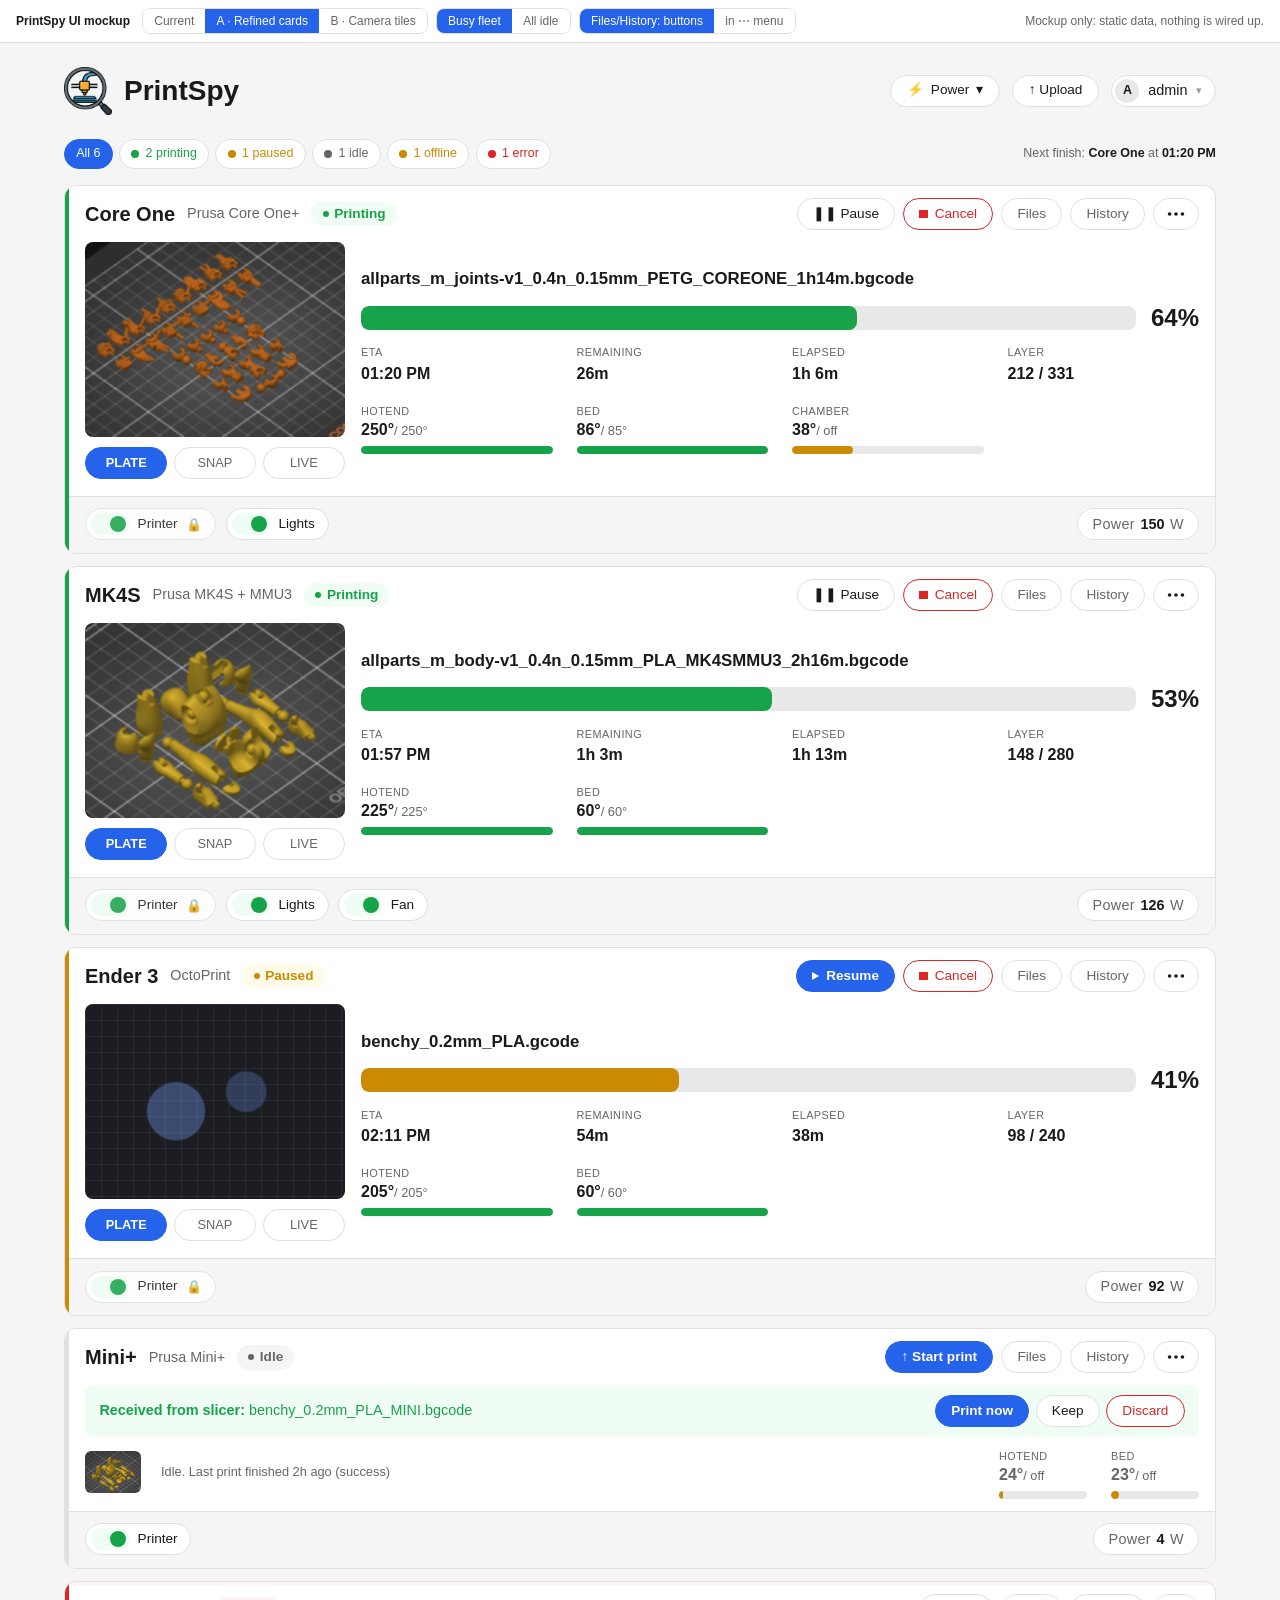
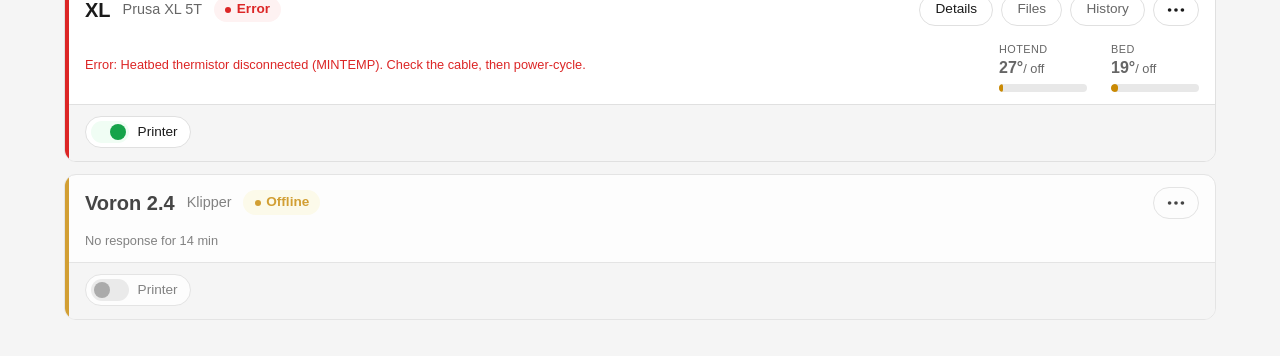
==== docs/mockups/ui-refresh/index.html @ db29eb5b "Add UI refresh mockup Static mockup of the proposed dashboard under docs/mockups/ui-refresh, built o" ====
<!DOCTYPE html>
<html lang="en">
<head>
<meta charset="UTF-8">
<meta name="viewport" content="width=device-width, initial-scale=1.0">
<title>PrintSpy UI mockup</title>
<link rel="icon" href="../../../web/logo.png">
<link rel="stylesheet" href="../../../web/style.css">
<link rel="stylesheet" href="mock.css">
</head>
<body>
<div class="mock-switch">
    <b>PrintSpy UI mockup</b>
    <span class="mock-seg" id="seg">
        <button data-v="cur">Current</button>
        <button data-v="a" class="on">A · Refined cards</button>
        <button data-v="b">B · Camera tiles</button>
    </span>
    <span class="mock-seg" id="seg2" title="Demo data">
        <button data-d="busy" class="on">Busy fleet</button>
        <button data-d="idle">All idle</button>
    </span>
    <span class="mock-seg" id="seg4" title="Files and History"><button data-f="btn" class="on">Files/History: buttons</button><button data-f="menu">in ⋯ menu</button></span>
    <span style="margin-left:auto">Mockup only: static data, nothing is wired up.</span>
</div>

<div class="container">
    <header>
        <img src="../../../web/logo.png" alt="PrintSpy" class="header-logo">
        <h1>PrintSpy</h1>
        <span class="app-version" id="app-version">v2026.07.17</span>
        <span id="hdr-left" style="display:contents"></span>
        <span class="printer-count" id="printer-count"></span>
        <span id="hdr-actions" style="display:contents"></span>
    </header>

    <div id="fleet"></div>
    <div id="list"></div>
</div>

<script>
const IC = {
  gear: '<svg width="20" height="20" viewBox="0 0 24 24" fill="none" stroke="currentColor" stroke-width="2" stroke-linecap="round" stroke-linejoin="round"><circle cx="12" cy="12" r="3"></circle><path d="M19.4 15a1.65 1.65 0 0 0 .33 1.82l.06.06a2 2 0 0 1-2.83 2.83l-.06-.06a1.65 1.65 0 0 0-1.82-.33 1.65 1.65 0 0 0-1 1.51V21a2 2 0 0 1-4 0v-.09A1.65 1.65 0 0 0 9 19.4a1.65 1.65 0 0 0-1.82.33l-.06.06a2 2 0 0 1-2.83-2.83l.06-.06A1.65 1.65 0 0 0 4.68 15a1.65 1.65 0 0 0-1.51-1H3a2 2 0 0 1 0-4h.09A1.65 1.65 0 0 0 4.6 9a1.65 1.65 0 0 0-.33-1.82l-.06-.06a2 2 0 0 1 2.83-2.83l.06.06A1.65 1.65 0 0 0 9 4.68a1.65 1.65 0 0 0 1-1.51V3a2 2 0 0 1 4 0v.09a1.65 1.65 0 0 0 1 1.51 1.65 1.65 0 0 0 1.82-.33l.06-.06a2 2 0 0 1 2.83 2.83l-.06.06A1.65 1.65 0 0 0 19.4 9a1.65 1.65 0 0 0 1.51 1H21a2 2 0 0 1 0 4h-.09a1.65 1.65 0 0 0-1.51 1z"></path></svg>',
  out: '<svg width="20" height="20" viewBox="0 0 24 24" fill="none" stroke="currentColor" stroke-width="2" stroke-linecap="round" stroke-linejoin="round"><path d="M9 21H5a2 2 0 0 1-2-2V5a2 2 0 0 1 2-2h4"></path><polyline points="16 17 21 12 16 7"></polyline><line x1="21" y1="12" x2="9" y2="12"></line></svg>',
  more: '<svg width="16" height="16" viewBox="0 0 24 24" fill="currentColor"><circle cx="5" cy="12" r="2"/><circle cx="12" cy="12" r="2"/><circle cx="19" cy="12" r="2"/></svg>'
};

// ---- demo data ----
const BUSY = [
  {id:1, name:'Core One', model:'Prusa Core One+', state:'printing', img:'plate-coreone.png', file:'allparts_m_joints-v1_0.4n_0.15mm_PETG_COREONE_1h14m.bgcode',
   pct:64, elapsed:'1h 6m', remain:'26m', eta:'01:20 PM', layer:'212 / 331', hot:[250,250], bed:[86,85], chamber:[38,0], watts:150,
   plugs:[{l:'Printer',on:true},{l:'Lights',on:true}]},
  {id:2, name:'MK4S', model:'Prusa MK4S + MMU3', state:'printing', img:'plate-mk4s.png', file:'allparts_m_body-v1_0.4n_0.15mm_PLA_MK4SMMU3_2h16m.bgcode',
   pct:53, elapsed:'1h 13m', remain:'1h 3m', eta:'01:57 PM', layer:'148 / 280', hot:[225,225], bed:[60,60], watts:126,
   plugs:[{l:'Printer',on:true},{l:'Lights',on:true},{l:'Fan',on:true}]},
  {id:3, name:'Ender 3', model:'OctoPrint', state:'paused', img:null, file:'benchy_0.2mm_PLA.gcode', pct:41, elapsed:'38m', remain:'54m', eta:'02:11 PM', layer:'98 / 240',
   hot:[205,205], bed:[60,60], watts:92, plugs:[{l:'Printer',on:true}], msg:'Paused: filament change'},
  {id:4, name:'Mini+', model:'Prusa Mini+', state:'idle', img:null, last:'plate-mk4s.png', ingest:'benchy_0.2mm_PLA_MINI.bgcode', msg:'Idle. Last print finished 2h ago (success)', hot:[24,0], bed:[23,0], watts:4,
   plugs:[{l:'Printer',on:true}]},
  {id:6, name:'XL', model:'Prusa XL 5T', state:'error', img:null, msg:'Error: Heatbed thermistor disconnected (MINTEMP). Check the cable, then power-cycle.', hot:[27,0], bed:[19,0], plugs:[{l:'Printer',on:true}]},
  {id:5, name:'Voron 2.4', model:'Klipper', state:'offline', img:null, msg:'No response for 14 min', plugs:[{l:'Printer',on:false}]}
];
const IDLE = BUSY.map(p => p.state==='printing'||p.state==='paused'
  ? {...p, state:'idle', img:p.img, msg:'Idle. Last print finished 12 min ago (success)', hot:[24,0], bed:[23,0], watts:6} : p);
let DATA = BUSY, view = 'a', open = null;

const cap = s => s[0].toUpperCase()+s.slice(1);
const on = p => p.state==='printing'||p.state==='paused';
const stClass = s => `state-${s}`;
const stLabel = p => p.state==='paused' ? 'Paused' : cap(p.state);

function camHTML(p, cls='ph') {
  if (p.img) return `<img src="${p.img}" alt="">`;
  if (p.state==='offline') return `<div class="${cls} offline">No camera</div>`;
  return `<div class="${cls}"></div>`;
}

/* ====== CURRENT (faithful: real classes + real stylesheet) ====== */
function plugOld(pl){ return `<span class="power-btn-group"><button class="power-toggle-btn ${pl.on?'power-btn-active power-on':''}">${pl.l}&#9889; On</button><button class="power-toggle-btn ${!pl.on?'power-btn-active power-off':''}">Off</button></span>`; }
function cardCur(p){
  const cls = {printing:'card-busy',paused:'card-attention',offline:'card-offline',error:'card-error'}[p.state]||'';
  const ctl = p.state==='printing' ? `<span class="print-controls"><button class="btn btn-sm">&#10074;&#10074; Pause</button><button class="btn btn-sm btn-danger"><span class="icon-stop"></span> Cancel</button></span>`
            : p.state==='paused' ? `<span class="print-controls"><button class="btn btn-sm btn-primary"><span class="icon-play"></span> Resume</button><button class="btn btn-sm btn-danger"><span class="icon-stop"></span> Cancel</button></span>` : '';
  const stat = on(p) ? `
    <div class="file-and-thumb"><div class="file-and-progress"><div class="print-filename">${p.file}</div>
      <div><div class="progress-row"><span class="progress-label">Progress</span><span class="progress-value">${p.pct}%</span></div>
      <div class="progress-bar"><div class="progress-fill" style="width:${p.pct}%"></div></div></div></div></div>
    <div class="stat-rows"><div class="stat-grid stat-grid-auto">
      <div class="stat-box"><div class="stat-label">Elapsed</div><div class="stat-value">${p.elapsed}</div></div>
      <div class="stat-box"><div class="stat-label">Remaining</div><div class="stat-value">${p.remain}</div></div>
      <div class="stat-box"><div class="stat-label">ETA</div><div class="stat-value">${p.eta}</div></div></div>
      <div class="stat-grid stat-grid-auto">
      <div class="stat-box"><div class="stat-label">Hotend</div><div class="stat-value">${p.hot[0]}<span class="stat-unit">&deg;C / ${p.hot[1]}&deg;C</span></div></div>
      <div class="stat-box"><div class="stat-label">Bed</div><div class="stat-value">${p.bed[0]}<span class="stat-unit">&deg;C / ${p.bed[1]}&deg;C</span></div></div>
      <div class="stat-box"><div class="stat-label">Power</div><div class="stat-value">${p.watts}<span class="stat-unit">W</span></div></div></div></div>`
    : `<div class="idle-message msg-${p.state}">${p.msg}</div>` + (p.hot ? `<div class="stat-grid stat-grid-auto">
      <div class="stat-box"><div class="stat-label">Hotend</div><div class="stat-value">${p.hot[0]}<span class="stat-unit">&deg;C / off</span></div></div>
      <div class="stat-box"><div class="stat-label">Bed</div><div class="stat-value">${p.bed[0]}<span class="stat-unit">&deg;C / off</span></div></div>
      <div class="stat-box"><div class="stat-label">Power</div><div class="stat-value">${p.watts}<span class="stat-unit">W</span></div></div></div>` : '');
  return `<div class="printer-card ${cls}">
    <div class="printer-header"><span class="printer-name">${p.name}</span><span class="printer-model">${p.model}</span>
      <span class="printer-state ${stClass(p.state)}">${stLabel(p)}</span>${p.plugs.map(plugOld).join('')}${ctl}
      <button class="btn btn-sm btn-files">Files</button><button class="btn btn-sm btn-history">History</button></div>
    <div class="printer-body"><div class="webcam-wrapper"><div class="webcam-container">${p.img?`<img class="webcam-img" src="${p.img}">`:`<div class="webcam-placeholder">${p.state==='offline'?'No camera':'Camera Unreachable'}</div>`}</div>
      <div class="webcam-mode-row"><button class="webcam-mode-btn active">PLATE</button><button class="webcam-mode-btn">SNAP</button><button class="webcam-mode-btn">LIVE</button></div></div>
    <div class="printer-stats">${stat}</div></div></div>`;
}

/* ====== PROPOSAL A: refined cards ====== */
const pillCls = s => `${stClass(s)} pill ${s}`;
function plugNew(pl, p){
  const lock = p && on(p) && pl.l==='Printer' && pl.on;
  return lock ? `<span class="plug on locked" title="Can't turn the printer off while printing"><span class="knob"></span>${pl.l}<small>&#128274;</small></span>`
              : `<span class="plug ${pl.on?'on':''}" onclick="this.classList.toggle('on')"><span class="knob"></span>${pl.l}</span>`; }
function tempCell(lab, v, t, max){
  const ok = t>0 && v>=t-3, heat = t>0 && v<t-3;
  const w = Math.min(100, (t>0 ? v/t : v/max*.5)*100);
  return `<span class="tempcell temp ${ok?'ok':''} ${heat?'heat':''}"><span style="display:block;width:100%"><span class="t-lab">${lab}${heat?' &#8599;':''}</span><br>${v}&deg;<small>/ ${t>0?t+'&deg;':'off'}</small><span class="temp-bar"><i style="width:${w}%"></i></span></span></span>`;
}
function menu(id, items){
  return `<span class="menu-wrap"><button class="btn btn-icon btn-sm" onclick="toggleMenu(event,'${id}')" title="More">${IC.more}</button><div class="menu" id="${id}">${items}</div></span>`;
}
let fh = 'btn';
const moreItemsFull = '<button>&#128193; Files</button><button>&#128339; History</button><button>&#9998; Edit printer</button><hr><button>&#8599; Open printer web UI</button>';
const moreItemsSlim = '<button>&#9998; Edit printer</button><hr><button>&#8599; Open printer web UI</button>';
function actionsHTML(p, id){
  const showFH = fh==='btn' && p.state!=='offline';
  return ctlNew(p) + (showFH ? '<button class="btn btn-sm btn-quiet">Files</button><button class="btn btn-sm btn-quiet">History</button>' : '') + menu(id, fh==='btn' ? moreItemsSlim : moreItemsFull);
}
const moreItems = '<button>&#128193; Files</button><button>&#128339; History</button><button>&#9998; Edit printer</button><hr><button>&#8599; Open printer web UI</button>';
function ctlNew(p){
  if (p.state==='printing') return `<button class="btn btn-sm">&#10074;&#10074; Pause</button><button class="btn btn-sm btn-danger"><span class="icon-stop"></span> Cancel</button>`;
  if (p.state==='paused') return `<button class="btn btn-sm btn-primary"><span class="icon-play"></span> Resume</button><button class="btn btn-sm btn-danger"><span class="icon-stop"></span> Cancel</button>`;
  if (p.state==='error') return `<button class="btn btn-sm">Details</button>`;
  if (p.state==='idle') return `<button class="btn btn-sm btn-primary">&#8593; Start print</button>`;
  return '';
}
function cardA(p){
  const head = `<div class="a-head"><span class="nm">${p.name}</span><span class="md">${p.model}</span><span class="${pillCls(p.state)}">${stLabel(p)}</span><span class="sp"></span><span class="a-actions">${actionsHTML(p,'m'+p.id)}</span></div>`;
  const foot = `<div class="a-foot">${p.plugs.map(x=>plugNew(x,p)).join('')}<span class="sp"></span>${p.watts!=null?`<span class="temp"><span class="t-lab">Power</span>${p.watts}<small>W</small></span>`:''}</div>`;
  if (on(p)) return `<div class="a-card" data-state="${p.state}">${head}
    <div class="a-body"><div class="a-camcol"><div class="a-cam">${camHTML(p)}</div><div class="webcam-mode-row"><button class="webcam-mode-btn active">PLATE</button><button class="webcam-mode-btn">SNAP</button><button class="webcam-mode-btn">LIVE</button></div></div>
    <div class="a-info">
      <div class="a-file" title="${p.file}">${p.file}</div>
      <div class="a-prog"><div class="bar"><i style="width:${p.pct}%"></i></div><div class="pc">${p.pct}%</div></div>
      <div class="a-eta"><span class="si"><span class="t-lab">ETA</span><b>${p.eta}</b></span><span class="si"><span class="t-lab">Remaining</span><b>${p.remain}</b></span><span class="si"><span class="t-lab">Elapsed</span><b>${p.elapsed}</b></span><span class="si"><span class="t-lab">Layer</span><b>${p.layer}</b></span></div>
      <div class="temps">${tempCell('Hotend',p.hot[0],p.hot[1],300)}${tempCell('Bed',p.bed[0],p.bed[1],120)}${p.chamber?tempCell('Chamber',p.chamber[0],p.chamber[1],60):''}</div>
    </div></div>${foot}</div>`;
  // idle / offline: slim card, no big camera box
  return `<div class="a-card slim" data-state="${p.state}">${head}
    ${p.ingest?`<div class="ingest-banner a-ingest"><span><b>Received from slicer:</b> ${p.ingest}</span><span class="ingest-banner-actions"><button class="btn btn-sm btn-primary">Print now</button><button class="btn btn-sm">Keep</button><button class="btn btn-sm btn-danger">Discard</button></span></div>`:''}
    <div class="a-slim-row">${p.last?`<img class="a-last" src="${p.last}" alt="">`:''}<span class="msg ${p.state==='error'?'a-err':''}">${p.msg}</span>${p.hot?`<span class="temps">${tempCell('Hotend',p.hot[0],p.hot[1],300)}${tempCell('Bed',p.bed[0],p.bed[1],120)}</span>`:''}</div>${foot}</div>`;
}

/* ====== PROPOSAL B: camera tiles ====== */
function tileB(p){
  const live = on(p);
  return `<div class="b-tile" data-state="${p.state}">
    <div class="b-img">${camHTML(p)}
      <span class="b-tl"><span class="${pillCls(p.state)}">${stLabel(p)}</span></span>
      <span class="b-bl"><span class="nm">${p.name}</span><span class="md">${p.model}</span></span>
      ${live?`<span class="b-br">${p.pct}%</span><span class="b-edge"><i style="width:${p.pct}%"></i></span>`:''}
    </div>
    <div class="webcam-mode-row b-modes"><button class="webcam-mode-btn active">PLATE</button><button class="webcam-mode-btn">SNAP</button><button class="webcam-mode-btn">LIVE</button></div>
    <div class="b-meta">
      ${live?`<div class="b-file" title="${p.file}">${p.file}</div>
      <div class="a-eta"><span class="si"><span class="t-lab">ETA</span><b>${p.eta}</b></span><span class="si"><span class="t-lab">Remaining</span><b>${p.remain}</b></span><span class="si"><span class="t-lab">Layer</span><b>${p.layer}</b></span></div>`
           :`<div class="b-file" style="font-weight:400;color:var(--text-secondary);white-space:normal">${p.msg}</div>`}
      ${p.hot?`<div class="temps">${tempCell('Hotend',p.hot[0],p.hot[1],300)}${tempCell('Bed',p.bed[0],p.bed[1],120)}</div>`:''}
    </div>
    <div class="b-actions"><span class="b-act">${actionsHTML(p,'t'+p.id)}</span></div>
    <div class="a-foot b-foot">${p.plugs.map(x=>plugNew(x,p)).join('')}<span class="sp"></span>${p.watts!=null?`<span class="temp"><span class="t-lab">Power</span>${p.watts}<small>W</small></span>`:''}</div>
  </div>`;
}

/* ====== page chrome ====== */
function headerCur(){ return `<span class="power-controls"><button class="btn btn-sm">&#9889; All On</button><button class="btn btn-sm">&#9889; All Off</button></span>
  <button class="btn btn-sm">&#8593; Upload</button><button class="btn btn-icon">${IC.gear}</button><button class="btn btn-icon">${IC.out}</button>`; }
const USERMENU = `<span class="menu-wrap usermenu"><button class="btn um-btn" onclick="toggleMenu(event,'um')" aria-haspopup="true"><span class="avatar">A</span><span class="uname">admin</span><span class="caret">&#9662;</span></button>
  <div class="menu" id="um"><button>&#9881;&nbsp; Settings</button><hr><button>Log out</button><hr><div class="ver">PrintSpy v2026.07.17</div></div></span>`;
let side = 'right';
function headerNew(){ return `<span class="menu-wrap"><button class="btn btn-sm" onclick="toggleMenu(event,'pw')">&#9889;<span class="lbl"> Power</span> &#9662;</button>
    <div class="menu" id="pw"><button>All printers on</button><button>All printers off</button><hr><button>Turn off idle printers</button></div></span>
  <button class="btn btn-sm">&#8593; Upload</button>${side==='right'?USERMENU:''}`; }

let filter = 'all', noteOpen = true;
function fleetHTML(){
  const nxt = DATA.filter(p=>on(p)&&p.state==='printing').sort((a,b)=>a.pct<b.pct?1:-1)[0];
  const c = s => DATA.filter(p=>p.state===s).length;
  const chip = (k,l,n,cl='') => n? `<span class="fleet-chip ${k} ${filter===k?'on':''}" onclick="filter='${k}';render()"><span class="dot"></span>${n} ${l}</span>`:'';
  return `<div class="fleet"><span class="fleet-chip all ${filter==='all'?'on':''}" onclick="filter='all';render()">All ${DATA.length}</span>
    ${chip('printing','printing',c('printing'))}${chip('paused','paused',c('paused'))}${chip('idle','idle',c('idle'))}${chip('offline','offline',c('offline'))}${chip('error','error',c('error'))}${nxt?`<span class="fleet-next">Next finish: <b>${nxt.name}</b> at <b>${nxt.eta}</b></span>`:''}</div>`;
}

const NOTES = {
 cur: `<div><b>Current.</b> Rebuilt with the real <code>style.css</code> and the real class names, for side-by-side comparison. Light/dark follows your OS.</div>`,
 a: `<div><b>A · Refined cards, round 2</b><ul>
  <li><b>Temps:</b> bar fills toward the <i>target</i>, green when there, amber with ↗ while heating (before, a bed 1° over target showed amber).</li>
  <li><b>Printer plug is locked</b> (🔒) while printing, like today's disabled Off button. Other plugs stay toggleable.</li>
  <li><b>Error card</b> (XL): red rail, message in full, Details button. <b>Slicer ingest banner</b> (Mini+) reuses the existing banner with Print now / Keep / Discard.</li>
  <li><b>Fleet strip</b> also says which print finishes next. Idle card shows a thumbnail of the last print.</li>
  <li><b>User menu</b> (like Ulmo): avatar + name pill replaces the version text, settings and logout buttons. Menu holds Settings, Log out and the version.</li>
  <li>Phone: header fits one row (Power label drops to ⚡, version hidden); the old "n/n connected" text is gone since the chips cover it.</li></ul></div>`,
 b: `<div><b>B · Camera tiles</b> — camera-first grid for 3+ printers (1 column on phones):<ul>
  <li>State, name and % sit <b>on</b> the image; thin progress line along its bottom edge.</li>
  <li>Plate/Snap/Live are pills in a row under the image, same as A.</li>
  <li>Below: filename, ETA / left / layer, temps, then controls and plugs. Fits 2–3 printers per screen on desktop.</li></ul></div>`
};

function render(){
  const pc=document.getElementById('printer-count'); pc.textContent = view==='cur' ? `${DATA.filter(p=>p.state!=='offline').length}/${DATA.length} connected` : ''; pc.style.marginLeft='auto'; document.body.dataset.view=view;
  document.getElementById('hdr-actions').innerHTML = view==='cur' ? headerCur() : headerNew();
  document.getElementById('hdr-left').innerHTML = (view!=='cur' && side==='left') ? USERMENU : '';
  document.getElementById('app-version').style.display = view==='cur' ? '' : 'none';
  document.body.dataset.side = side;
  
  document.getElementById('fleet').innerHTML = view==='cur' ? '' : fleetHTML();
  const list = view==='cur' ? DATA : DATA.filter(p=>filter==='all'||p.state===filter);
  document.getElementById('list').innerHTML = view==='cur' ? list.map(cardCur).join('')
    : view==='a' ? list.map(cardA).join('') : `<div class="b-grid">${list.map(tileB).join('')}</div>`;
}
function toggleMenu(e,id){ e.stopPropagation(); const m=document.getElementById(id); const was=m.classList.contains('open'); document.querySelectorAll('.menu.open').forEach(x=>x.classList.remove('open')); if(!was) m.classList.add('open'); }
document.addEventListener('click', ()=>document.querySelectorAll('.menu.open').forEach(x=>x.classList.remove('open')));
document.getElementById('seg').onclick = e => { const v=e.target.dataset.v; if(!v) return; view=v; filter='all'; [...e.currentTarget.children].forEach(b=>b.classList.toggle('on',b.dataset.v===v)); render(); };
document.getElementById('seg2').onclick = e => { const d=e.target.dataset.d; if(!d) return; DATA = d==='busy'?BUSY:IDLE; filter='all'; [...e.currentTarget.children].forEach(b=>b.classList.toggle('on',b.dataset.d===d)); render(); };
document.getElementById('seg4').onclick = e => { const v=e.target.dataset.f; if(!v) return; fh=v; [...e.currentTarget.children].forEach(b=>b.classList.toggle('on',b.dataset.f===v)); render(); };
render();
</script>
</body>
</html>
---- web/style.css ----
* {
    margin: 0;
    padding: 0;
    box-sizing: border-box;
}

:root {
    color-scheme: light dark;
    --bg-primary: #ffffff;
    --bg-secondary: #f5f5f5;
    --bg-tertiary: #e8e8e8;
    --text-primary: #1a1a1a;
    --text-secondary: #666666;
    --text-tertiary: #999999;
    --border: #e0e0e0;
    --accent: #2563eb;
    --accent-light: #eff6ff;
    --success: #16a34a;
    --success-bg: #f0fdf4;
    --warning: #ca8a04;
    --warning-bg: #fefce8;
    --error: #dc2626;
    --error-bg: #fef2f2;
    --radius: 8px;
    --radius-lg: 12px;
}

@media (prefers-color-scheme: dark) {
    :root {
        --bg-primary: #1a1a1a;
        --bg-secondary: #252525;
        --bg-tertiary: #333333;
        --text-primary: #e8e8e8;
        --text-secondary: #aaaaaa;
        --text-tertiary: #777777;
        --border: #333333;
        --accent: #60a5fa;
        --accent-light: #1e3a5f;
        --success: #4ade80;
        --success-bg: #14532d;
        --warning: #facc15;
        --warning-bg: #422006;
        --error: #f87171;
        --error-bg: #450a0a;
    }
}

body {
    font-family: -apple-system, BlinkMacSystemFont, "Segoe UI", Roboto, sans-serif;
    background: var(--bg-secondary);
    color: var(--text-primary);
    line-height: 1.5;
}

.container {
    max-width: 1200px;
    margin: 0 auto;
    padding: 1.5rem;
}

header {
    display: flex;
    align-items: center;
    gap: 0.75rem;
    margin-bottom: 1.5rem;
    flex-wrap: wrap;
}

header .header-logo {
    width: 40px;
    height: 40px;
}

header h1 {
    font-size: 1.5rem;
    font-weight: 600;
}

header .app-version {
    font-size: 0.65rem;
    color: var(--text-tertiary);
    align-self: flex-end;
    margin-bottom: 2px;
}

header .printer-count {
    font-size: 0.8rem;
    color: var(--text-secondary);
    margin-left: auto;
}

.btn {
    display: inline-flex;
    align-items: center;
    gap: 0.4rem;
    padding: 0.4rem 0.8rem;
    border: 1px solid var(--border);
    border-radius: var(--radius);
    background: var(--bg-primary);
    color: var(--text-primary);
    font-size: 0.8rem;
    line-height: 1.2;
    cursor: pointer;
    text-decoration: none;
    transition: background 0.15s;
}

.btn:hover {
    background: var(--bg-secondary);
}

.btn-icon {
    padding: 0.4rem;
    line-height: 0;
}

.btn-primary {
    background: var(--accent);
    color: white;
    border-color: var(--accent);
}

.btn-primary:hover {
    opacity: 0.9;
    background: var(--accent);
}

.btn-danger {
    color: var(--error);
    border-color: var(--error);
}

.btn-maintenance {
    color: var(--warning);
    border-color: var(--warning);
}

.btn-maintenance.active {
    background: var(--warning);
    border-color: var(--warning);
    color: #000;
}

.btn-sm {
    padding: 0.25rem 0.5rem;
    font-size: 0.75rem;
}

/* CSS-drawn stop icon for Cancel, instead of a Unicode glyph (&#9724;) -
   iOS Safari/Firefox render that codepoint via the emoji font: fixed
   black color (ignores .btn-danger's red) and an oversized glyph. */
.icon-stop {
    display: inline-block;
    width: 0.6em;
    height: 0.6em;
    background: currentColor;
    vertical-align: -0.05em;
}

/* Same story as .icon-stop, for the webcam live/snapshot toggle's play
   glyph (&#9654;). */
.icon-play {
    display: inline-block;
    width: 0;
    height: 0;
    border-style: solid;
    border-width: 0.35em 0 0.35em 0.55em;
    border-color: transparent transparent transparent currentColor;
    vertical-align: -0.1em;
}

/* Same height as the other header-row buttons (Pause/Cancel/Edit, plain
   .btn-sm) - just a muted text color to read as secondary next to them. */
.btn-files, .btn-history {
    color: var(--text-secondary);
}

/* Connection banner */
.connection-banner {
    display: flex;
    align-items: center;
    gap: 0.5rem;
    padding: 0.5rem 1rem;
    margin-bottom: 1rem;
    background: var(--warning-bg);
    border: 1px solid var(--warning);
    border-radius: var(--radius);
    font-size: 0.8rem;
    color: var(--warning);
    font-weight: 500;
}

.banner-dot {
    width: 8px;
    height: 8px;
    border-radius: 50%;
    background: var(--warning);
    animation: pulse 1.5s ease-in-out infinite;
}

@keyframes pulse {
    0%, 100% { opacity: 1; }
    50% { opacity: 0.3; }
}

/* Printer card */
.printer-card {
    background: var(--bg-primary);
    border: 1px solid var(--border);
    border-radius: var(--radius-lg);
    padding: 1rem;
    margin-bottom: 0.75rem;
}

.printer-card.card-error {
    border-width: 2px;
    border-color: var(--error);
}

.printer-card.card-offline {
    border-width: 2px;
    border-color: var(--warning);
    opacity: 0.75;
}

.printer-card.card-attention {
    border-width: 2px;
    border-color: var(--warning);
}

.printer-card.card-disconnected {
    opacity: 0.7;
}

.printer-card.card-busy {
    border-width: 2px;
    border-color: var(--accent);
}

.printer-card.card-maintenance {
    opacity: 0.7;
}

.printer-header {
    display: flex;
    align-items: center;
    gap: 0.5rem;
    margin-bottom: 0.75rem;
    flex-wrap: wrap;
}

.printer-name {
    font-size: 0.95rem;
    font-weight: 600;
}

.printer-model {
    font-size: 0.75rem;
    color: var(--text-secondary);
}

.printer-state {
    font-size: 0.75rem;
    line-height: 1.2;
    padding: 0.25rem 0.6rem;
    border: 1px solid transparent;
    border-radius: var(--radius);
    font-weight: 500;
}

.state-printing { background: var(--success-bg); color: var(--success); }
.state-idle { background: var(--bg-secondary); color: var(--text-secondary); }
.state-paused { background: var(--warning-bg); color: var(--warning); }
.state-error { background: var(--error-bg); color: var(--error); }
.state-attention { background: var(--warning-bg); color: var(--warning); }
.state-offline { background: var(--warning-bg); color: var(--warning); }
.state-disconnected { background: var(--bg-tertiary); color: var(--text-secondary); }
.state-maintenance { background: var(--bg-tertiary); color: var(--text-secondary); }
.state-busy { background: var(--accent-light); color: var(--accent); }

.print-controls {
    display: inline-flex;
    gap: 0.3rem;
}
.print-controls .btn {
    /* Sized to fit "Cancel"/"Resume" - keeps the button from shrinking when
       confirmAction() swaps the label to the shorter "Sure?" */
    min-width: 4.75rem;
    justify-content: center;
}
.power-btn-group {
    display: inline-flex;
    border-radius: var(--radius);
    overflow: hidden;
    border: 1px solid var(--border);
}
.power-toggle-btn {
    padding: 0.25rem 0.5rem;
    font-size: 0.75rem;
    line-height: 1.2;
    border: none;
    background: var(--bg-primary);
    color: var(--text-secondary);
    cursor: pointer;
    font-weight: 500;
}
.power-toggle-btn:hover { background: var(--bg-tertiary); }
.power-toggle-btn:disabled {
    opacity: 0.4;
    cursor: not-allowed;
}
.power-btn-active.power-on { background: var(--success-bg); color: var(--success); }
.power-btn-active.power-off { background: var(--error-bg); color: var(--error); }
.power-controls {
    display: inline-flex;
    gap: 0.35rem;
    margin-left: 0.5rem;
}

.printer-url {
    font-size: 0.75rem;
    color: var(--text-tertiary);
    margin-left: auto;
}

.printer-link {
    display: inline-flex;
    align-items: center;
    gap: 0.25rem;
    font-size: 0.75rem;
    color: var(--accent);
    text-decoration: none;
    padding: 0.2rem 0.6rem;
    border: 1px solid var(--accent);
    border-radius: var(--radius);
    opacity: 0.8;
}

.printer-link:hover { opacity: 1; }

.printer-body {
    display: flex;
    gap: 0.75rem;
    align-items: stretch;
}

.ingest-banner {
    display: flex;
    align-items: center;
    justify-content: space-between;
    gap: 0.75rem;
    margin-top: 0.75rem;
    padding: 0.5rem 0.75rem;
    border-radius: var(--radius);
    background: var(--success-bg);
    color: var(--success);
    font-size: 0.85rem;
}

.ingest-banner-actions {
    display: flex;
    gap: 0.5rem;
    flex-shrink: 0;
}

/* Webcam */
.webcam-wrapper {
    min-width: 200px;
    width: 200px;
    /* Column layout so .webcam-container can take "the rest of the stretched
       height minus the mode-button row" via flex:1, instead of height:100%
       which assumed the container was the wrapper's only child - with the
       button row added below it, 100% left no room for it and pushed it
       out past the card's bottom edge. */
    display: flex;
    flex-direction: column;
}

.webcam-container {
    width: 100%;
    /* auto basis (not the flex:1 shorthand's 0%) so the mobile breakpoint's
       explicit height:200px still wins as the starting size there (where
       .webcam-wrapper has no external stretch pressure to grow into) -
       grow:1 still consumes any real leftover space on desktop regardless. */
    flex: 1 1 auto;
    background: #111;
    border-radius: var(--radius);
    overflow: hidden;
    position: relative;
    display: flex;
    align-items: center;
    justify-content: center;
}

.webcam-container img.webcam-img {
    width: 100%;
    height: 100%;
    object-fit: cover;
}

.webcam-placeholder {
    width: 100%;
    height: 100%;
    display: flex;
    align-items: center;
    justify-content: center;
    color: #555;
    font-size: 0.7rem;
    text-align: center;
}

.webcam-placeholder img.webcam-print-thumb {
    max-width: 100%;
    max-height: 100%;
    object-fit: contain;
}

/* Snapshot/live/plate mode buttons, under the image (not on it) - one row
   per printer card, always the same three options regardless of state;
   LIVE/PLATE just disable themselves when not applicable rather than
   disappearing, so the row never jumps around. */
.webcam-mode-row {
    display: flex;
    gap: 2px;
    margin-top: 0.35rem;
    /* Hard cap at the wrapper's own width regardless of button content -
       flex items refuse to shrink below their intrinsic content size by
       default (min-width:auto), which let 3 buttons' text overflow the
       fixed 200px column on desktop (only ever tested at a narrower,
       single-column mobile width where this doesn't show up). */
    overflow: hidden;
}

.webcam-mode-btn {
    flex: 1;
    min-width: 0;
    padding: 0.2rem 0;
    font-size: 0.6rem;
    font-weight: 600;
    border: 1px solid var(--border);
    border-radius: 4px;
    background: var(--bg-primary);
    color: var(--text-secondary);
    cursor: pointer;
    overflow: hidden;
    white-space: nowrap;
    text-overflow: clip;
}

/* hover:hover excludes touch - without it, tapping a mode button on mobile
   leaves it stuck in the hover state until the user taps elsewhere. */
@media (hover: hover) and (pointer: fine) {
    .webcam-mode-btn:hover:not(:disabled) {
        background: var(--bg-tertiary);
    }
}

.webcam-mode-btn.active {
    background: var(--accent);
    color: #fff;
    border-color: var(--accent);
}

.webcam-mode-btn:disabled {
    opacity: 0.35;
    cursor: not-allowed;
}

/* Collapsed webcam for idle printers */
.webcam-idle {
    /* Overrides .webcam-container's flex:1 (which would otherwise still
       grow to fill the column) so this collapses to its actual content
       size instead. */
    flex: 0 0 auto;
    height: auto;
    min-height: 0;
}

/* Collapses just the image box, not the whole .webcam-wrapper - the
   snap/live/plate mode buttons live below it and need to stay reachable
   even when the current mode has nothing to show (e.g. plate mode with no
   thumbnail available), or there'd be no way to switch modes back. Means
   the 200px column stays reserved even with nothing to show in it, unlike
   the old full-wrapper collapse that let printer-stats expand to fill it. */
.webcam-container.webcam-collapsed {
    display: none;
}

.printer-stats {
    flex: 1;
    min-width: 0;
    display: flex;
    flex-direction: column;
    gap: 0.5rem;
}

.stat-rows {
    display: flex;
    flex-direction: column;
    gap: 0.4rem;
}

/* Filename + progress with thumbnail beside */
.file-and-thumb {
    display: flex;
    gap: 0.75rem;
}

.file-and-progress {
    flex: 1;
    min-width: 0;
    display: flex;
    flex-direction: column;
    justify-content: center;
    gap: 0.25rem;
}

.thumb-beside {
    width: 72px;
    min-width: 72px;
    display: flex;
    align-items: center;
    justify-content: center;
    background: var(--bg-tertiary);
    border-radius: var(--radius);
    overflow: hidden;
}

.thumb-beside img {
    max-width: 100%;
    max-height: 100%;
    object-fit: contain;
}

/* Filename */
.print-filename {
    font-size: 0.8rem;
    font-weight: 500;
    color: var(--text-primary);
    white-space: nowrap;
    overflow: hidden;
    text-overflow: ellipsis;
    margin-bottom: 0.25rem;
}

/* Progress bar */
.progress-row {
    display: flex;
    justify-content: space-between;
    font-size: 0.75rem;
    margin-bottom: 0.25rem;
}

.progress-label { color: var(--text-secondary); }
.progress-value { font-weight: 600; }

.progress-bar {
    height: 6px;
    background: var(--bg-tertiary);
    border-radius: 3px;
    overflow: hidden;
}

.progress-fill {
    height: 100%;
    background: var(--success);
    border-radius: 3px;
    transition: width 0.3s ease;
}

/* Stat grid */
.stat-grid {
    display: grid;
    grid-template-columns: repeat(3, 1fr);
    gap: 0.4rem;
}

.stat-grid-auto {
    grid-template-columns: repeat(auto-fit, minmax(100px, 1fr));
}

.stat-box {
    background: var(--bg-secondary);
    border-radius: var(--radius);
    padding: 0.35rem 0.5rem;
}

.stat-label {
    font-size: 0.68rem;
    color: var(--text-secondary);
}

.stat-value {
    font-size: 0.85rem;
    font-weight: 600;
}

.stat-unit {
    font-size: 0.7rem;
    color: var(--text-secondary);
    font-weight: 400;
}

/* Idle state */
.idle-message {
    background: var(--bg-secondary);
    border-radius: var(--radius);
    padding: 0.75rem;
    display: flex;
    align-items: center;
    gap: 0.5rem;
    font-size: 0.8rem;
    color: var(--text-secondary);
}

.idle-message.msg-error {
    background: var(--error-bg);
    color: var(--error);
}

.idle-message.msg-attention {
    background: var(--warning-bg);
    color: var(--warning);
}

.idle-message.msg-offline {
    background: var(--warning-bg);
    color: var(--warning);
}

.idle-message.msg-disconnected {
    background: var(--bg-tertiary);
    color: var(--text-secondary);
}

.idle-message.msg-busy {
    background: var(--accent-light);
    color: var(--accent);
}

/* Empty state */
.empty-state {
    text-align: center;
    padding: 4rem 2rem;
    color: var(--text-secondary);
}

.empty-state h2 {
    font-size: 1.1rem;
    margin-bottom: 0.5rem;
    color: var(--text-primary);
}

.empty-state p {
    margin-bottom: 1.5rem;
    font-size: 0.9rem;
}

/* Modal */
.modal-overlay {
    display: none;
    position: fixed;
    inset: 0;
    background: rgba(0,0,0,0.5);
    z-index: 100;
    align-items: center;
    justify-content: center;
}

.modal-overlay.active {
    display: flex;
}

.modal {
    background: var(--bg-primary);
    border-radius: var(--radius-lg);
    padding: 1.5rem;
    width: 90%;
    max-width: 480px;
    max-height: 90vh;
    overflow-y: auto;
}

.modal-wide {
    max-width: 600px;
}

.modal-files {
    max-width: 900px;
}

.modal h2 {
    font-size: 1rem;
    margin-bottom: 1rem;
}

.form-group {
    margin-bottom: 1rem;
}

.form-group label {
    display: block;
    font-size: 0.8rem;
    font-weight: 500;
    margin-bottom: 0.3rem;
    color: var(--text-secondary);
}

.form-group input:not([type="range"]),
.form-group select {
    width: 100%;
    padding: 0.5rem 0.75rem;
    border: 1px solid var(--border);
    border-radius: var(--radius);
    background: var(--bg-primary);
    color: var(--text-primary);
    font-size: 0.85rem;
}

.form-group input:not([type="range"]):focus,
.form-group select:focus {
    outline: none;
    border-color: var(--accent);
}

.form-group input[type="range"] {
    width: 100%;
}

.form-hint {
    font-size: 0.7rem;
    color: var(--text-tertiary);
    margin-top: 0.25rem;
}

.field-spaced {
    margin-bottom: 0.75rem;
}

.form-actions {
    display: flex;
    justify-content: flex-end;
    gap: 0.5rem;
    margin-top: 1.25rem;
}

.test-result {
    font-size: 0.8rem;
    padding: 0.5rem;
    border-radius: var(--radius);
    margin-top: 0.5rem;
    display: none;
}

.test-result.success {
    display: block;
    background: var(--success-bg);
    color: var(--success);
}

.test-result.error {
    display: block;
    background: var(--error-bg);
    color: var(--error);
}

/* Settings sections */
.settings-section {
    margin-bottom: 1.5rem;
    padding-bottom: 1.5rem;
    border-bottom: 1px solid var(--border);
}

.settings-section:last-child {
    border-bottom: none;
    margin-bottom: 0;
    padding-bottom: 0;
}

.settings-section h3 {
    font-size: 0.85rem;
    font-weight: 600;
    color: var(--text-secondary);
    margin-bottom: 0.75rem;
    text-transform: uppercase;
    letter-spacing: 0.05em;
}

.settings-printer-row {
    display: flex;
    align-items: center;
    gap: 0.5rem;
    padding: 0.5rem 0;
    border-bottom: 1px solid var(--border);
}

.settings-printer-row:last-child {
    border-bottom: none;
}

.settings-printer-reorder {
    display: flex;
    flex-direction: column;
    gap: 1px;
}

.reorder-btn {
    background: none;
    border: none;
    color: var(--text-tertiary);
    cursor: pointer;
    font-size: 0.6rem;
    padding: 0;
    line-height: 1;
}

.reorder-btn:hover:not(:disabled) {
    color: var(--text-primary);
}

.reorder-btn:disabled {
    opacity: 0.2;
    cursor: default;
}

.settings-printer-info {
    flex: 1;
    min-width: 0;
}

.settings-printer-name {
    font-size: 0.85rem;
    font-weight: 500;
    display: block;
}

.settings-printer-url {
    font-size: 0.7rem;
    color: var(--text-tertiary);
}

.settings-printer-actions {
    display: flex;
    gap: 0.25rem;
}

.settings-empty {
    font-size: 0.85rem;
    color: var(--text-tertiary);
    padding: 0.5rem 0;
}

.filemanager-list {
    max-height: 60vh;
    overflow-y: auto;
    display: flex;
    flex-direction: column;
    gap: 0.25rem;
}

.prusalink-debug-section h3 {
    font-size: 0.85rem;
    margin: 0.75rem 0 0.25rem;
    color: var(--text-secondary);
}

.prusalink-debug-section pre {
    font-size: 0.75rem;
    background: var(--bg-secondary);
    padding: 0.5rem;
    border-radius: 4px;
    overflow-x: auto;
    white-space: pre-wrap;
    word-break: break-word;
    margin: 0;
}

/* Responsive */
@media (max-width: 768px) {
    .container {
        padding: 1rem;
    }

    .printer-header {
        gap: 0.4rem;
    }

    .printer-url {
        display: none;
    }

    .printer-body {
        flex-direction: column;
    }

    .webcam-wrapper {
        width: 100%;
        min-width: unset;
    }

    .webcam-container {
        height: 200px;
    }

    .file-and-thumb {
        gap: 0.5rem;
    }

    .thumb-beside {
        width: 64px;
        min-width: 64px;
    }

    .printer-stats {
        gap: 0.35rem;
    }

    .stat-rows {
        display: grid;
        grid-template-columns: repeat(2, 1fr);
        gap: 0.3rem;
    }

    .stat-rows .stat-grid {
        display: contents;
    }

    .stat-grid {
        grid-template-columns: repeat(3, 1fr);
        gap: 0.3rem;
    }

    .stat-grid-auto {
        grid-template-columns: repeat(2, 1fr);
        gap: 0.3rem;
    }

    .connection-banner {
        font-size: 0.75rem;
        padding: 0.4rem 0.75rem;
    }
}

@media (max-width: 480px) {
    header h1 {
        font-size: 1.1rem;
    }

    .printer-name {
        font-size: 0.85rem;
    }

    .printer-stats {
        gap: 0.25rem;
    }

    .stat-rows {
        grid-template-columns: repeat(2, 1fr);
        gap: 0.25rem;
    }

    .stat-grid {
        grid-template-columns: repeat(2, 1fr);
        gap: 0.25rem;
    }

    .stat-grid-auto {
        gap: 0.25rem;
    }

    .webcam-container {
        height: 180px;
    }

    .thumb-beside {
        width: 56px;
        min-width: 56px;
    }

    .print-filename {
        font-size: 0.7rem;
    }

    .form-actions {
        flex-direction: column;
    }

    .form-actions .btn {
        width: 100%;
        justify-content: center;
    }

    .settings-printer-row {
        flex-wrap: wrap;
    }

    .settings-printer-actions {
        width: 100%;
        justify-content: flex-end;
        margin-top: 0.25rem;
    }

    .modal-wide, .modal-files {
        max-width: 100%;
    }

    .recent-item {
        flex-wrap: wrap;
    }

    .recent-actions {
        width: 100%;
        justify-content: flex-end;
        margin-top: 0.25rem;
    }
}

/* File manager rows (also used inline, no dropdown wrapper anymore) */
.recent-item {
    display: flex;
    align-items: center;
    gap: 0.5rem;
    padding: 0.4rem 0.5rem;
    border-radius: var(--radius);
    font-size: 0.8rem;
}
.recent-item:hover {
    background: var(--bg-secondary);
}
.recent-thumb {
    width: 36px;
    height: 36px;
    border-radius: var(--radius);
    object-fit: cover;
    flex-shrink: 0;
}
.recent-item-info {
    flex: 1;
    min-width: 0;
    display: flex;
    flex-direction: column;
    gap: 0.1rem;
}
.recent-actions {
    display: flex;
    gap: 0.35rem;
    flex-shrink: 0;
}
.recent-name {
    word-break: break-word;
    color: var(--text-primary);
    font-size: 0.8rem;
}
.recent-meta {
    color: var(--text-tertiary);
    font-size: 0.7rem;
}
.recent-tools { color: var(--text-tertiary); }
.recent-status-success { color: var(--success); }
.recent-status-failed { color: var(--error); }
.recent-status-new { color: var(--accent); }
.recent-status-cancelled { color: var(--text-tertiary); }
.btn-reprint {
    white-space: nowrap;
}

.history-summary-line {
    font-size: 0.8rem;
    color: var(--text-secondary);
    margin: -0.5rem 0 0.75rem;
    min-height: 1.1em;
}

/* Print history - same row shape as the File Manager list (.recent-item,
   including .recent-thumb), read-only so no action buttons. Reuses
   .filemanager-list for the scrolling container. */
.history-est {
    color: var(--text-tertiary);
    font-size: 0.7rem;
}
.history-pagination {
    display: flex;
    align-items: center;
    justify-content: center;
    gap: 1rem;
    margin-top: 0.5rem;
    color: var(--text-tertiary);
    font-size: 0.8rem;
}
.history-pagination button:disabled {
    opacity: 0.4;
    cursor: default;
}
---- docs/mockups/ui-refresh/mock.css ----
/* Mockup-only styles. Everything builds on the real style.css variables. */

.mock-switch {
    position: sticky; top: 0; z-index: 20;
    display: flex; align-items: center; gap: .5rem; flex-wrap: wrap;
    padding: .5rem 1rem;
    background: var(--bg-primary); border-bottom: 1px solid var(--border);
    font-size: .75rem; color: var(--text-secondary);
}
.mock-switch b { color: var(--text-primary); margin-right: .25rem; }
.mock-seg { display: inline-flex; border: 1px solid var(--border); border-radius: var(--radius); overflow: hidden; }
.mock-seg button { border: 0; background: var(--bg-primary); color: var(--text-secondary); padding: .3rem .7rem; font-size: .75rem; cursor: pointer; }
.mock-seg button.on { background: var(--accent); color: #fff; }
.mock-note { margin: 0 0 1rem; padding: .6rem .8rem; border: 1px dashed var(--border); border-radius: var(--radius); font-size: .78rem; color: var(--text-secondary); background: var(--bg-primary); }
.mock-note b { color: var(--text-primary); }
.mock-note ul { margin: .3rem 0 0 1.1rem; }

/* ---------- shared proposal pieces ---------- */
.fleet { display: flex; gap: .4rem; flex-wrap: wrap; margin: 0 0 1rem; }
.fleet-chip {
    display: inline-flex; align-items: center; gap: .4rem;
    padding: .3rem .7rem; border-radius: 999px; font-size: .78rem; font-weight: 500;
    border: 1px solid var(--border); background: var(--bg-primary); color: var(--text-secondary); cursor: pointer;
}
.fleet-chip .dot { width: 8px; height: 8px; border-radius: 50%; background: currentColor; }
.fleet-chip.printing { color: var(--success); }
.fleet-chip.paused, .fleet-chip.offline { color: var(--warning); }
.fleet-chip.error { color: var(--error); }
.fleet-chip.on { background: var(--bg-tertiary); color: var(--text-primary); border-color: var(--text-tertiary); }
.fleet-chip.all.on { background: var(--accent); color: #fff; border-color: var(--accent); }

.menu-wrap { position: relative; display: inline-block; }
.menu {
    display: none; position: absolute; right: 0; top: calc(100% + 4px); z-index: 10; min-width: 11rem;
    background: var(--bg-primary); border: 1px solid var(--border); border-radius: var(--radius);
    box-shadow: 0 8px 24px rgba(0,0,0,.25); padding: .25rem;
}
.menu.open { display: block; }
.menu button { display: flex; width: 100%; align-items: center; gap: .5rem; text-align: left; border: 0; background: none; color: var(--text-primary); font-size: .8rem; padding: .4rem .6rem; border-radius: 6px; cursor: pointer; }
.menu button:hover { background: var(--bg-secondary); }
.menu hr { border: 0; border-top: 1px solid var(--border); margin: .25rem 0; }

/* switch-style plug toggle */
.plug {
    display: inline-flex; align-items: center; gap: .4rem; cursor: pointer;
    font-size: .72rem; color: var(--text-secondary);
    padding: .15rem .55rem .15rem .2rem; border: 1px solid var(--border); border-radius: 999px; background: var(--bg-primary);
}
.plug .knob { width: 26px; height: 14px; border-radius: 999px; background: var(--bg-tertiary); position: relative; transition: background .15s; }
.plug .knob::after { content: ""; position: absolute; left: 2px; top: 2px; width: 10px; height: 10px; border-radius: 50%; background: var(--text-tertiary); transition: all .15s; }
.plug.on { color: var(--text-primary); }
.plug.on .knob { background: var(--success-bg); }
.plug.on .knob::after { left: 14px; background: var(--success); }
.plug small { color: var(--text-tertiary); }

.pill { font-size: .72rem; line-height: 1.2; padding: .2rem .55rem; border-radius: 999px; font-weight: 600; display: inline-flex; align-items: center; gap: .35rem; }
.pill::before { content: ""; width: 6px; height: 6px; border-radius: 50%; background: currentColor; }
.pill.printing::before { animation: pulse 1.5s ease-in-out infinite; }

.temp {
    display: inline-flex; align-items: baseline; gap: .35rem; font-size: .8rem; font-weight: 600;
}
.temp small { font-weight: 400; color: var(--text-secondary); font-size: .68rem; }
.temp .t-lab { font-weight: 500; color: var(--text-secondary); font-size: .68rem; text-transform: uppercase; letter-spacing: .04em; }
.temps { display: flex; gap: 1rem; flex-wrap: wrap; align-items: baseline; }
.temp-bar { display: block; height: 3px; width: 100%; background: var(--bg-tertiary); border-radius: 2px; margin-top: 3px; overflow: hidden; }
.temp-bar i { display: block; height: 100%; background: var(--warning); }
.temp.ok .temp-bar i { background: var(--success); }
.tempcell { min-width: 5.5rem; }

.ph { /* placeholder plate for printers without a screenshot */
    width: 100%; height: 100%; min-height: 110px;
    background:
      radial-gradient(circle at 35% 55%, rgba(120,160,255,.35) 0 14%, transparent 15%),
      radial-gradient(circle at 62% 45%, rgba(120,160,255,.25) 0 10%, transparent 11%),
      linear-gradient(rgba(255,255,255,.06) 1px, transparent 1px) 0 0/16px 16px,
      linear-gradient(90deg, rgba(255,255,255,.06) 1px, transparent 1px) 0 0/16px 16px,
      #1b1d22;
}
.ph.offline { background: #1b1b1b; display: flex; align-items: center; justify-content: center; color: #666; font-size: .7rem; }

/* ---------- Proposal A: refined cards ---------- */
.a-card {
    position: relative; background: var(--bg-primary); border: 1px solid var(--border);
    border-radius: var(--radius-lg); margin-bottom: .75rem; overflow: hidden;
}
.a-card::before { content: ""; position: absolute; left: 0; top: 0; bottom: 0; width: 4px; background: var(--rail, var(--border)); }
.a-card[data-state=printing] { --rail: var(--success); }
.a-card[data-state=paused], .a-card[data-state=offline] { --rail: var(--warning); }
.a-card[data-state=error] { --rail: var(--error); }
.a-card[data-state=idle] { --rail: var(--border); }
.a-card[data-state=offline] { opacity: .8; }
.a-head { display: flex; align-items: center; gap: .6rem; padding: .75rem 1rem .5rem 1.25rem; flex-wrap: wrap; }
.a-head .nm { font-size: 1rem; font-weight: 600; }
.a-head .md { font-size: .75rem; color: var(--text-secondary); }
.a-head .sp { flex: 1; }
.a-body { display: flex; gap: 1rem; padding: .25rem 1rem 1rem 1.25rem; align-items: stretch; }
.a-camcol { width: 260px; min-width: 260px; align-self: flex-start; }
.a-cam { position: relative; width: 100%; aspect-ratio: 4/3; border-radius: var(--radius); overflow: hidden; background: #111; }
.a-cam img { width: 100%; height: 100%; object-fit: cover; display: block; }
.a-modes { position: absolute; left: 6px; bottom: 6px; display: inline-flex; background: rgba(0,0,0,.6); backdrop-filter: blur(6px); border-radius: 6px; overflow: hidden; }
.a-modes button { border: 0; background: none; color: #ddd; font-size: .6rem; font-weight: 600; padding: .25rem .5rem; cursor: pointer; }
.a-modes button.on { background: var(--accent); color: #fff; }
.a-info { flex: 1; min-width: 0; display: flex; flex-direction: column; gap: .6rem; justify-content: center; }
.a-file { font-size: .82rem; font-weight: 500; white-space: nowrap; overflow: hidden; text-overflow: ellipsis; }
.a-prog { display: flex; align-items: center; gap: .75rem; }
.a-prog .bar { flex: 1; height: 10px; background: var(--bg-tertiary); border-radius: 5px; overflow: hidden; }
.a-prog .bar i { display: block; height: 100%; background: var(--success); border-radius: 5px; }
.a-card[data-state=paused] .a-prog .bar i { background: var(--warning); }
.a-prog .pc { font-size: 1.5rem; font-weight: 700; min-width: 3.2rem; text-align: right; font-variant-numeric: tabular-nums; }
.a-eta { display: flex; gap: 1.5rem; flex-wrap: wrap; font-size: .8rem; color: var(--text-secondary); }
.a-eta b { color: var(--text-primary); font-size: .95rem; font-weight: 600; }
.a-eta .big b { font-size: 1.15rem; }
.a-foot { display: flex; align-items: center; gap: .5rem; flex-wrap: wrap; padding: .6rem 1rem .75rem 1.25rem; border-top: 1px solid var(--border); background: var(--bg-secondary); }
.a-foot .sp { flex: 1; }

/* slim idle/offline row */
.a-card.slim .a-head { padding-bottom: .75rem; }
.a-slim-row { display: flex; align-items: center; gap: 1.25rem; flex-wrap: wrap; padding: 0 1rem .75rem 1.25rem; font-size: .8rem; color: var(--text-secondary); }
.a-slim-row .msg { flex: 1; min-width: 12rem; }

/* ---------- Proposal B: camera tiles ---------- */
.b-grid { display: grid; grid-template-columns: repeat(auto-fill, minmax(340px, 1fr)); gap: .9rem; }
.b-tile { background: var(--bg-primary); border: 1px solid var(--border); border-radius: var(--radius-lg); overflow: hidden; display: flex; flex-direction: column; }
.b-tile[data-state=error] { border-color: var(--error); }
.b-tile[data-state=paused] { border-color: var(--warning); }
.b-tile[data-state=offline] { opacity: .8; }
.b-img { position: relative; aspect-ratio: 16/10; background: #111; }
.b-img > img { width: 100%; height: 100%; object-fit: cover; display: block; }
.b-img .ph { min-height: 0; }
.b-img::after { content: ""; position: absolute; inset: auto 0 0 0; height: 55%; background: linear-gradient(transparent, rgba(0,0,0,.65)); pointer-events: none; }
.b-tl { position: absolute; left: 8px; top: 8px; z-index: 2; }
.b-tr { position: absolute; right: 8px; top: 8px; z-index: 2; display: flex; gap: 4px; }
.b-tr button, .icon-ov { border: 0; background: rgba(0,0,0,.55); color: #eee; width: 26px; height: 26px; border-radius: 6px; cursor: pointer; font-size: .7rem; font-weight: 700; backdrop-filter: blur(6px); }
.b-tr button.on { background: var(--accent); }
.b-bl { position: absolute; left: 10px; bottom: 10px; z-index: 2; color: #fff; text-shadow: 0 1px 3px rgba(0,0,0,.6); }
.b-bl .nm { font-size: 1.05rem; font-weight: 700; }
.b-bl .md { font-size: .72rem; opacity: .85; margin-left: .4rem; font-weight: 400; }
.b-br { position: absolute; right: 10px; bottom: 10px; z-index: 2; color: #fff; font-size: 1.6rem; font-weight: 700; text-shadow: 0 1px 3px rgba(0,0,0,.6); font-variant-numeric: tabular-nums; }
.b-edge { position: absolute; left: 0; right: 0; bottom: 0; height: 4px; z-index: 3; background: rgba(255,255,255,.2); }
.b-edge i { display: block; height: 100%; background: var(--success); }
.b-tile[data-state=paused] .b-edge i { background: var(--warning); }
.b-meta { padding: .65rem .8rem .3rem; display: flex; flex-direction: column; gap: .4rem; }
.b-file { font-size: .78rem; font-weight: 500; white-space: nowrap; overflow: hidden; text-overflow: ellipsis; }
.b-times { display: flex; justify-content: space-between; font-size: .75rem; color: var(--text-secondary); }
.b-times b { color: var(--text-primary); }
.b-actions { display: flex; gap: .35rem; align-items: center; padding: .4rem .8rem .75rem; flex-wrap: wrap; }
.b-actions .sp { flex: 1; }

@media (max-width: 768px) {
    .a-camcol { width: 170px; min-width: 170px; }
    .a-eta { gap: .4rem 1rem; }
    .a-prog .pc { font-size: 1.25rem; }
    .fleet { flex-wrap: nowrap; overflow-x: auto; padding-bottom: 2px; }
    .fleet-chip { white-space: nowrap; }
    .b-grid { grid-template-columns: 1fr; }
}
@media (max-width: 560px) {
    .a-body { flex-direction: column; }
    .a-camcol { width: 100%; min-width: 0; }
    .a-cam { aspect-ratio: 16/9; max-height: 200px; }
}

.mock-note summary { cursor: pointer; font-weight: 600; color: var(--text-primary); }
.fleet-next { margin-left: auto; align-self: center; font-size: .78rem; color: var(--text-secondary); }
.fleet-next b { color: var(--text-primary); }
.temp.heat .temp-bar i { background: var(--warning); }
.plug.locked { cursor: not-allowed; opacity: .85; }
.a-ingest { margin: 0 1rem .5rem 1.25rem; flex-wrap: wrap; }
.a-last { width: 56px; height: 42px; object-fit: cover; border-radius: 6px; }
.a-err { color: var(--error); font-weight: 500; }
.a-card[data-state=error] { background: linear-gradient(var(--error-bg), var(--error-bg)) top/100% 3px no-repeat, var(--bg-primary); }
.a-card.slim .a-slim-row { align-items: center; }
@media (max-width: 480px) {
    .container { padding: 1rem; }
    header { gap: .4rem; }
    header .header-logo { width: 32px; height: 32px; }
    header h1 { font-size: 1.2rem; }
    header .app-version, .lbl { display: none; }
    .fleet-next { display: none; }
}
body:not([data-view=cur]) header .app-version { margin-right: auto; }

/* aligned stat row: small caps label over value, same rhythm as the temps row */
.a-eta { display: flex; gap: 1.5rem; flex-wrap: wrap; align-items: flex-start; }
.a-eta .si { display: flex; flex-direction: column; gap: 1px; min-width: 5.5rem; }
.a-eta .si .t-lab { font-size: .68rem; font-weight: 500; color: var(--text-secondary); text-transform: uppercase; letter-spacing: .04em; }
.a-eta .si b { font-size: 1rem; font-weight: 600; font-variant-numeric: tabular-nums; color: var(--text-primary); white-space: nowrap; }
.a-eta .si:first-child b { font-size: 1.15rem; }
.temps { gap: 1.5rem; align-items: flex-start; }
.tempcell { min-width: 5.5rem; }
@media (max-width: 480px) {
    .a-eta { display: grid; grid-template-columns: 1fr 1fr; gap: .6rem 1rem; }
    .temps { display: grid; grid-template-columns: repeat(3, 1fr); gap: .6rem 1rem; }
    .tempcell { min-width: 0; }
}

.a-body { padding-bottom: 1.1rem; }
.a-camcol .webcam-mode-row { margin-top: .5rem; }
.a-camcol .webcam-mode-btn { padding: .3rem 0; font-size: .65rem; }
.a-info { gap: .9rem; }

/* filename bigger; progress bar height matches the % text */
.a-file { font-size: 1.05rem; font-weight: 600; }
.a-prog { --pc: 1.5rem; }
.a-prog .bar { height: var(--pc); border-radius: 8px; }
.a-prog .bar i { border-radius: 8px; }
.a-prog .pc { font-size: var(--pc); line-height: 1; }
@media (max-width: 768px) { .a-prog { --pc: 1.25rem; } .a-file { font-size: .95rem; } }

/* bigger plug switches */
.plug { gap: .55rem; font-size: .85rem; font-weight: 500; padding: .25rem .8rem .25rem .3rem; }
.plug .knob { width: 38px; height: 22px; }
.plug .knob::after { left: 3px; top: 3px; width: 16px; height: 16px; }
.plug.on .knob::after { left: 19px; }
.plug small { font-size: .8rem; }
.a-foot { gap: .6rem; padding: .7rem 1rem .8rem 1.25rem; }

/* power reading sized to match the plug switches */
.a-foot .temp { font-size: 1.5rem; font-weight: 700; line-height: 1; align-items: baseline; gap: .45rem; font-variant-numeric: tabular-nums; }
.a-foot .temp .t-lab { font-size: .72rem; }
.a-foot .temp small { font-size: .95rem; font-weight: 500; }

/* power as a pill, same height and weight as the plug switches */
.a-foot .temp { box-sizing: border-box; height: 32px; align-items: center; gap: .5rem; padding: 0 .9rem; border: 1px solid var(--border); border-radius: 999px; background: var(--bg-primary); font-size: 1rem; font-weight: 700; }
.a-foot .temp .t-lab { font-size: .68rem; font-weight: 500; }
.a-foot .temp small { font-size: .8rem; margin-left: -.25rem; }

/* power pill: shared baseline, group centred vertically */
.a-foot .temp { display: inline-flex; flex-wrap: wrap; align-content: center; align-items: baseline; gap: 0 .4rem; line-height: 1; white-space: nowrap; }
.a-foot .temp .t-lab { line-height: 1; margin-right: .15rem; }
.a-foot .temp small { margin-left: 0; line-height: 1; }

/* power pill: everything centred on the pill's middle line */
.a-foot .temp { flex-wrap: nowrap; align-content: normal; align-items: center; gap: .4rem; }
.a-foot .temp .t-lab, .a-foot .temp small { margin: 0; line-height: 1; }

/* power pill: one font size for label, number and unit so they share baseline AND centre */
.a-foot .temp { font-size: .9rem; align-items: center; gap: .35rem; }
.a-foot .temp .t-lab { font-size: .9rem; font-weight: 500; letter-spacing: .02em; text-transform: none; color: var(--text-secondary); }
.a-foot .temp small { font-size: .9rem; font-weight: 500; color: var(--text-secondary); }

/* camera mode buttons as pills, same family as plug switches / fleet chips */
.a-camcol .webcam-mode-row { gap: .4rem; margin-top: .6rem; overflow: visible; }
.a-camcol .webcam-mode-btn {
    height: 32px; padding: 0 .5rem; border-radius: 999px; font-size: .8rem; font-weight: 500;
    letter-spacing: 0; display: inline-flex; align-items: center; justify-content: center;
    border: 1px solid var(--border); background: var(--bg-primary); color: var(--text-secondary);
}
.a-camcol .webcam-mode-btn.active { background: var(--accent); border-color: var(--accent); color: #fff; font-weight: 600; }
.a-camcol .webcam-mode-btn:disabled { opacity: .4; }

/* card header text, a bit larger */
.a-head { gap: .75rem; }
.a-head .nm { font-size: 1.25rem; }
.a-head .md { font-size: .9rem; }
.a-head .pill { font-size: .85rem; padding: .25rem .7rem; }

/* card header action buttons: pills, matching the other pills */
.a-head .btn { height: 32px; padding: 0 .95rem; border-radius: 999px; font-size: .85rem; font-weight: 500; gap: .45rem; justify-content: center; }
.a-head .btn.btn-icon { width: 32px; padding: 0; }
.a-head .btn-primary { font-weight: 600; }

/* slicer ingest banner: pill buttons, slightly larger text */
.a-ingest { font-size: .9rem; padding: .6rem .9rem; align-items: center; }
.a-ingest .ingest-banner-actions { gap: .4rem; }
.a-ingest .btn { height: 32px; padding: 0 .95rem; border-radius: 999px; font-size: .85rem; font-weight: 500; justify-content: center; }
.a-ingest .btn-primary { font-weight: 600; }

/* header actions wrap as one group so Details/Start print never separate from the ⋯ */
.a-actions { display: inline-flex; align-items: center; gap: .5rem; }

/* top header buttons: pills (proposal views only; Current keeps the real look) */
body:not([data-view=cur]) header .btn { height: 36px; padding: 0 1rem; border-radius: 999px; font-size: .85rem; font-weight: 500; justify-content: center; gap: .4rem; }
body:not([data-view=cur]) header .btn.btn-icon { width: 36px; padding: 0; }
body:not([data-view=cur]) header .btn-primary { font-weight: 600; }
@media (max-width: 480px) {
    body:not([data-view=cur]) header .btn { padding: 0 .75rem; }
    body:not([data-view=cur]) header .btn.btn-icon { width: 34px; height: 34px; padding: 0; }
}

/* top header buttons: 32px, same as every other pill */
body:not([data-view=cur]) header .btn { height: 32px; }
body:not([data-view=cur]) header .btn.btn-icon { width: 32px; height: 32px; padding: 0; }
@media (max-width: 480px) { body:not([data-view=cur]) header .btn.btn-icon { width: 32px; height: 32px; } }

/* wrapper was an inline-block: its line box added descender space and pushed the button off-centre */
.menu-wrap { display: inline-flex; vertical-align: middle; }

/* ⋯ menu button: a real pill (not a tiny circle) with bigger dots */
.a-head .btn.btn-icon { width: 46px; padding: 0; }
.a-head .btn.btn-icon svg { width: 22px; height: 22px; }

/* top header: all four buttons identical in shape, fill, weight and text size */
body:not([data-view=cur]) header .btn,
body:not([data-view=cur]) header .btn-primary {
    height: 32px; padding: 0 1rem; border-radius: 999px;
    background: var(--bg-primary); color: var(--text-primary); border: 1px solid var(--border);
    font-size: .85rem; font-weight: 500; opacity: 1;
}
body:not([data-view=cur]) header .btn:hover { background: var(--bg-tertiary); }
body:not([data-view=cur]) header .btn.btn-icon { width: 46px; height: 32px; padding: 0; }
body:not([data-view=cur]) header .btn.btn-icon svg { width: 18px; height: 18px; }
@media (max-width: 480px) {
    body:not([data-view=cur]) header .btn { padding: 0 .75rem; }
    body:not([data-view=cur]) header .btn.btn-icon { width: 40px; height: 32px; padding: 0; }
}

/* ---- B tiles: same pill language as A ---- */
.b-modes { padding: .65rem .8rem 0; gap: .4rem; margin: 0; overflow: visible; }
.b-modes .webcam-mode-btn {
    flex: 1; min-width: 0; height: 32px; padding: 0 .5rem; border-radius: 999px; font-size: .8rem; font-weight: 500; letter-spacing: 0;
    display: inline-flex; align-items: center; justify-content: center;
    border: 1px solid var(--border); background: var(--bg-primary); color: var(--text-secondary);
}
.b-modes .webcam-mode-btn.active { background: var(--accent); border-color: var(--accent); color: #fff; font-weight: 600; }
.b-actions .btn { height: 32px; padding: 0 .95rem; border-radius: 999px; font-size: .85rem; font-weight: 500; gap: .45rem; justify-content: center; }
.b-actions .btn.btn-icon { width: 46px; padding: 0; }
.b-actions .btn.btn-icon svg { width: 22px; height: 22px; }
.b-actions .btn-primary { font-weight: 600; }
.b-actions { gap: .5rem; padding: .6rem .8rem .8rem; }
.b-tl .pill { font-size: .85rem; padding: .25rem .7rem; }
.b-bl .nm { font-size: 1.25rem; }
.b-bl .md { font-size: .9rem; }
.b-file { font-size: 1.05rem; font-weight: 600; }
.b-times b { font-size: .95rem; }
.b-meta .temps { gap: 1.5rem; }

/* B tiles: stat row + footer identical to A */
.b-tile .a-eta { gap: 1.25rem; }
.b-tile .a-eta .si { min-width: 4.5rem; }
.b-foot { padding: .7rem .8rem .8rem; margin-top: auto; }
.b-actions { padding-bottom: .7rem; }
.b-tile { overflow: hidden; }
@media (max-width: 480px) { .b-tile .a-eta { grid-template-columns: repeat(3, auto); justify-content: space-between; gap: .6rem; } .b-tile .a-eta .si { min-width: 0; } }

/* ===== stats + temps share one column grid, spread across the full width ===== */
.a-info .a-eta, .a-info .temps { display: grid; grid-template-columns: repeat(4, 1fr); gap: .9rem 1.5rem; }
.a-info .a-eta .si { min-width: 0; }
.a-info .tempcell { min-width: 0; width: 100%; }
.b-tile .a-eta, .b-tile .temps { display: grid; grid-template-columns: repeat(3, 1fr); gap: .9rem 1.25rem; }
.b-tile .tempcell { min-width: 0; width: 100%; }
.b-tile .a-eta .si { min-width: 0; }

/* temp text = same label + value styling as the stat row above it */
.tempcell { font-size: 1rem; font-weight: 600; line-height: 1.25; gap: 1px; }
.tempcell .t-lab { font-size: .68rem; font-weight: 500; line-height: 1.25; }
.tempcell small { font-size: .8rem; font-weight: 400; color: var(--text-secondary); }
.tempcell { display: block; font-variant-numeric: tabular-nums; }
.tempcell > span { display: block; width: 100%; }
.tempcell .t-lab { display: inline; }
.temp-bar { height: 8px; border-radius: 4px; margin-top: 6px; }
.temp-bar i { border-radius: 4px; }
.a-info .a-eta .si:first-child b { font-size: 1rem; }

@media (max-width: 480px) {
    .a-info .a-eta { grid-template-columns: 1fr 1fr; }
    .a-info .temps { grid-template-columns: repeat(3, 1fr); gap: .9rem 1rem; }
    .b-tile .a-eta { grid-template-columns: repeat(3, 1fr); }
    .b-tile .temps { grid-template-columns: repeat(2, 1fr); }
}
.b-tile .a-eta .si:first-child b { font-size: 1rem; }

/* ===== user menu (Ulmo style): avatar + name pill ===== */
.usermenu .um-btn { padding: 0 .75rem 0 4px; gap: .5rem; }
.usermenu .avatar { width: 24px; height: 24px; border-radius: 50%; background: var(--accent); color: #fff; display: grid; place-items: center; font-size: .75rem; font-weight: 700; }
.usermenu .caret { color: var(--text-secondary); font-size: .8rem; }
.usermenu .menu { min-width: 13rem; padding: .35rem; border-radius: 10px; top: calc(100% + 8px); }
.usermenu .menu button { font-size: .9rem; padding: .5rem .65rem; }
.usermenu .menu .ver { padding: .4rem .65rem; font-size: .75rem; color: var(--text-secondary); }
body[data-side=left] .usermenu .menu { left: 0; right: auto; }
body[data-side=left] #hdr-left { margin-left: .5rem; }
body[data-side=left] #hdr-left .usermenu { display: inline-block; }
@media (max-width: 480px) {
    .usermenu .uname { display: none; }
    .usermenu .um-btn { padding: 0 .6rem 0 4px; }
    body[data-side=left] header h1 { font-size: 1.1rem; }
}

/* user menu button: matches Ulmo's pill (even ring around a grey avatar, name, muted caret) */
body:not([data-view=cur]) header .usermenu .um-btn { display: inline-flex; align-items: center; gap: .55rem; height: 32px; padding: 0 .8rem 0 3px; }
.usermenu .avatar { width: 24px; height: 24px; flex: none; border-radius: 50%; background: var(--bg-tertiary); color: var(--text-primary); display: grid; place-items: center; font-size: .78rem; font-weight: 700; line-height: 1; }
.usermenu .uname { font-size: .9rem; line-height: 1; }
.usermenu .caret { font-size: .7rem; line-height: 1; color: var(--text-tertiary); display: inline-flex; align-items: center; }
@media (max-width: 480px) { body:not([data-view=cur]) header .usermenu .um-btn { padding: 0 .6rem 0 3px; } }

/* slightly larger logo + name */
body:not([data-view=cur]) header .header-logo { width: 48px; height: 48px; }
body:not([data-view=cur]) header h1 { font-size: 1.75rem; }
@media (max-width: 480px) {
    body:not([data-view=cur]) header .header-logo { width: 38px; height: 38px; }
    body:not([data-view=cur]) header h1 { font-size: 1.35rem; }
}

/* Files / History as quiet pills in the card header */
.btn-quiet { color: var(--text-secondary); }
.a-head .btn-quiet, .b-actions .btn-quiet { height: 32px; padding: 0 .95rem; border-radius: 999px; font-size: .85rem; font-weight: 500; justify-content: center; }
.a-actions { flex-wrap: wrap; justify-content: flex-end; }
.b-act { display: flex; flex-wrap: wrap; gap: .5rem; align-items: center; width: 100%; }
.b-act .menu-wrap { margin-left: auto; }
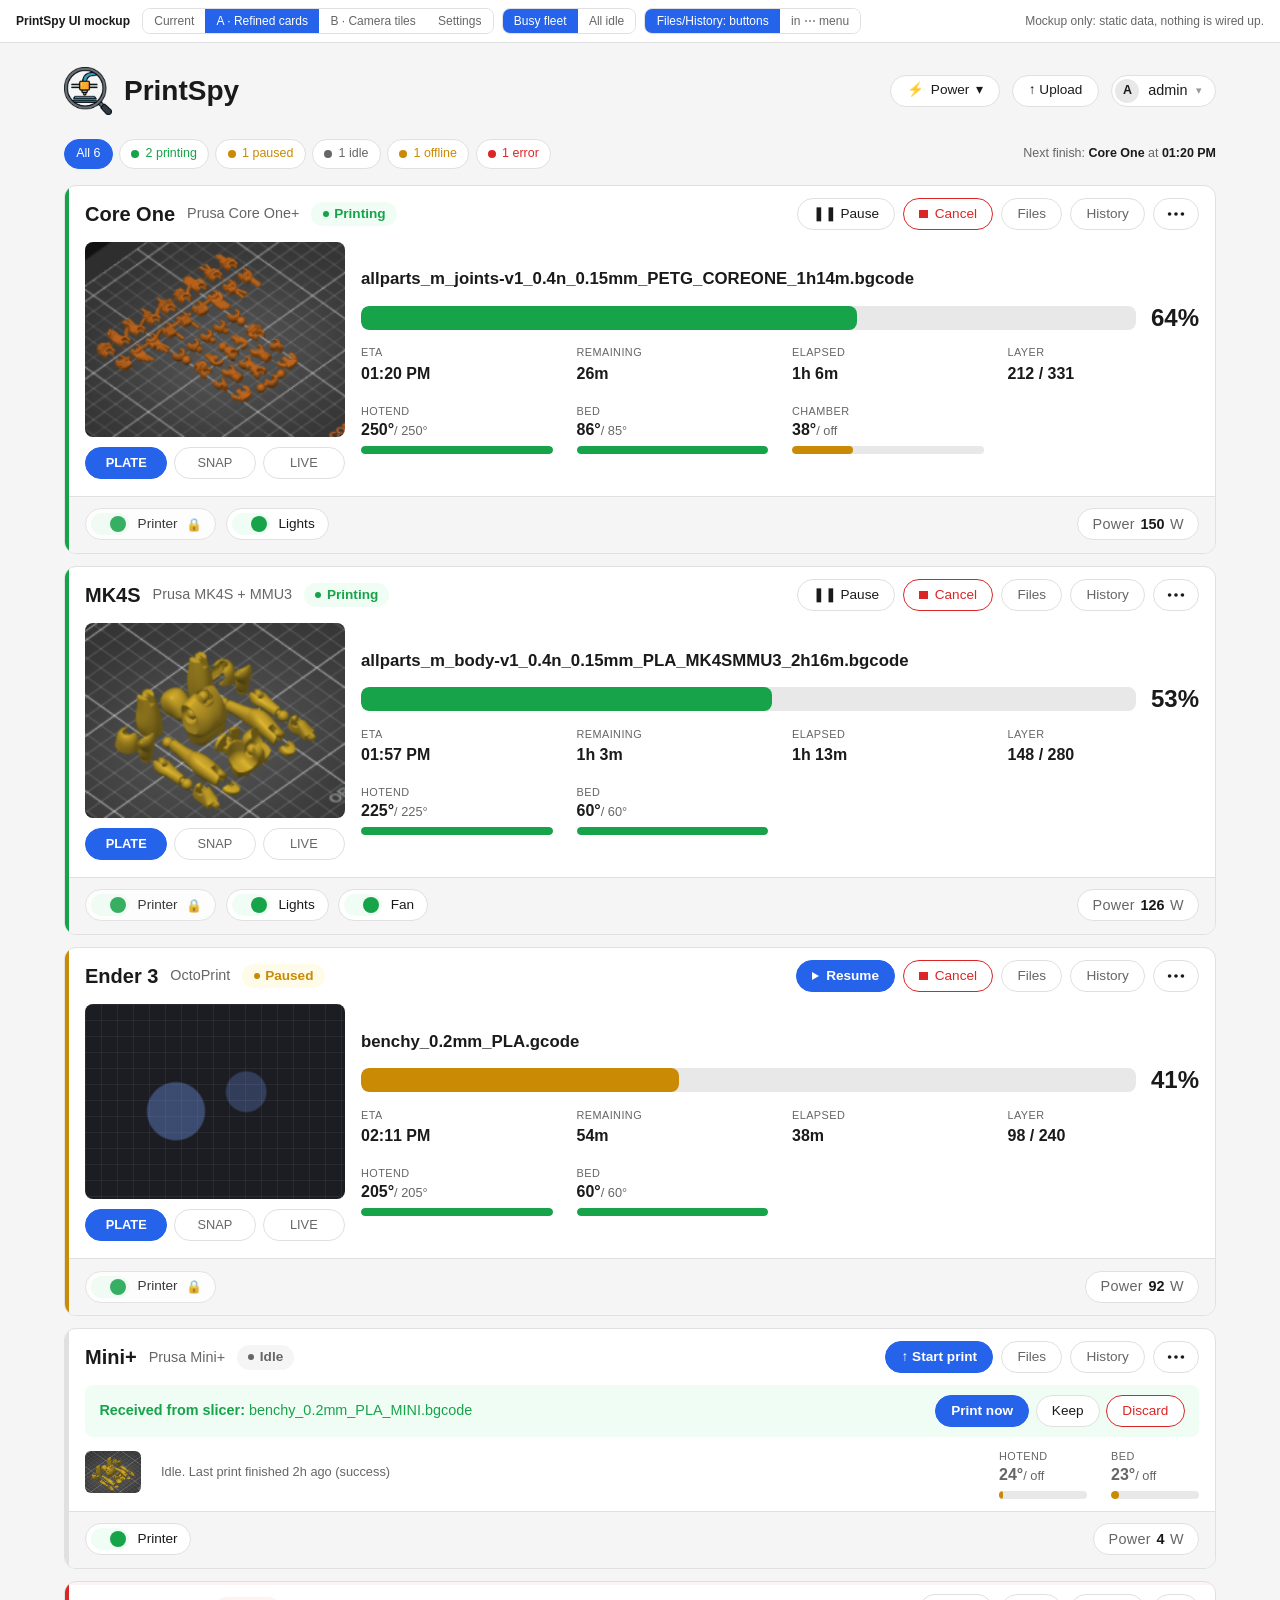
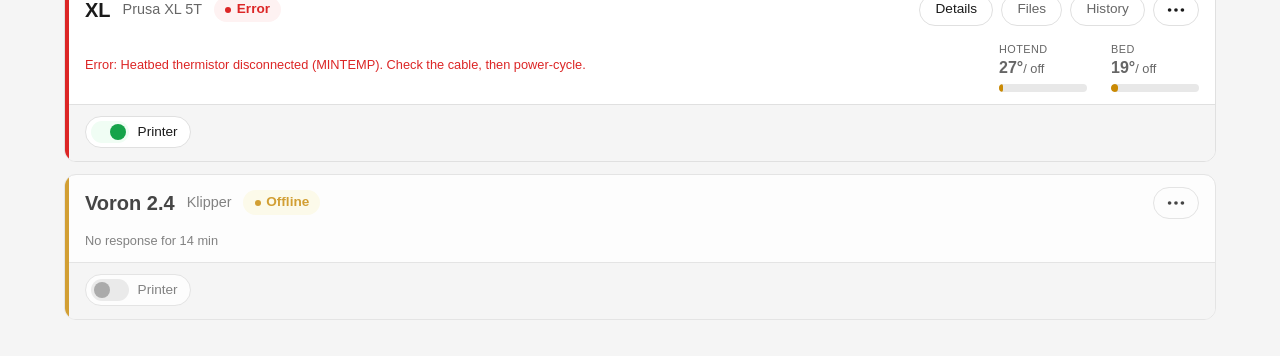
==== commit 2e149b42: "Mock the Settings pages in the UI refresh Settings becomes a full page with side tabs instead of the" ====
--- a/docs/mockups/ui-refresh/index.html
+++ b/docs/mockups/ui-refresh/index.html
@@ -15,6 +15,7 @@
         <button data-v="cur">Current</button>
         <button data-v="a" class="on">A · Refined cards</button>
         <button data-v="b">B · Camera tiles</button>
+        <button data-v="set">Settings</button>
     </span>
     <span class="mock-seg" id="seg2" title="Demo data">
         <button data-d="busy" class="on">Busy fleet</button>
@@ -177,7 +178,7 @@
 function headerCur(){ return `<span class="power-controls"><button class="btn btn-sm">&#9889; All On</button><button class="btn btn-sm">&#9889; All Off</button></span>
   <button class="btn btn-sm">&#8593; Upload</button><button class="btn btn-icon">${IC.gear}</button><button class="btn btn-icon">${IC.out}</button>`; }
 const USERMENU = `<span class="menu-wrap usermenu"><button class="btn um-btn" onclick="toggleMenu(event,'um')" aria-haspopup="true"><span class="avatar">A</span><span class="uname">admin</span><span class="caret">&#9662;</span></button>
-  <div class="menu" id="um"><button>&#9881;&nbsp; Settings</button><hr><button>Log out</button><hr><div class="ver">PrintSpy v2026.07.17</div></div></span>`;
+  <div class="menu" id="um"><button onclick="go('set')">&#9881;&nbsp; Settings</button><hr><button>Log out</button><hr><div class="ver">PrintSpy v2026.07.17</div></div></span>`;
 let side = 'right';
 function headerNew(){ return `<span class="menu-wrap"><button class="btn btn-sm" onclick="toggleMenu(event,'pw')">&#9889;<span class="lbl"> Power</span> &#9662;</button>
     <div class="menu" id="pw"><button>All printers on</button><button>All printers off</button><hr><button>Turn off idle printers</button></div></span>
@@ -207,6 +208,7 @@
   <li>Below: filename, ETA / left / layer, temps, then controls and plugs. Fits 2–3 printers per screen on desktop.</li></ul></div>`
 };
 
+function go(v){ view=v; filter='all'; document.querySelectorAll('#seg button').forEach(b=>b.classList.toggle('on',b.dataset.v===v)); render(); window.scrollTo(0,0); }
 function render(){
   const pc=document.getElementById('printer-count'); pc.textContent = view==='cur' ? `${DATA.filter(p=>p.state!=='offline').length}/${DATA.length} connected` : ''; pc.style.marginLeft='auto'; document.body.dataset.view=view;
   document.getElementById('hdr-actions').innerHTML = view==='cur' ? headerCur() : headerNew();
@@ -214,7 +216,8 @@
   document.getElementById('app-version').style.display = view==='cur' ? '' : 'none';
   document.body.dataset.side = side;
   
-  document.getElementById('fleet').innerHTML = view==='cur' ? '' : fleetHTML();
+  document.getElementById('fleet').innerHTML = (view==='cur'||view==='set') ? '' : fleetHTML();
+  if (view==='set') { document.getElementById('list').innerHTML = settingsHTML(); return; }
   const list = view==='cur' ? DATA : DATA.filter(p=>filter==='all'||p.state===filter);
   document.getElementById('list').innerHTML = view==='cur' ? list.map(cardCur).join('')
     : view==='a' ? list.map(cardA).join('') : `<div class="b-grid">${list.map(tileB).join('')}</div>`;
@@ -226,5 +229,6 @@
 document.getElementById('seg4').onclick = e => { const v=e.target.dataset.f; if(!v) return; fh=v; [...e.currentTarget.children].forEach(b=>b.classList.toggle('on',b.dataset.f===v)); render(); };
 render();
 </script>
+<script src="settings.js"></script>
 </body>
 </html>
--- a/docs/mockups/ui-refresh/mock.css
+++ b/docs/mockups/ui-refresh/mock.css
@@ -398,3 +398,143 @@
 .a-actions { flex-wrap: wrap; justify-content: flex-end; }
 .b-act { display: flex; flex-wrap: wrap; gap: .5rem; align-items: center; width: 100%; }
 .b-act .menu-wrap { margin-left: auto; }
+
+/* ================= Settings page ================= */
+.set-title { display: flex; align-items: center; gap: .75rem; margin: 0 0 1rem; }
+.set-title h2 { font-size: 1.5rem; font-weight: 600; flex: 1; }
+.set-wrap { display: grid; grid-template-columns: 210px 1fr; gap: 1.25rem; align-items: start; }
+.set-nav { position: sticky; top: 3.2rem; display: flex; flex-direction: column; gap: .25rem; }
+.set-tab { display: flex; align-items: center; justify-content: space-between; width: 100%; text-align: left; border: 1px solid transparent; background: none; color: var(--text-secondary); font-size: .9rem; padding: .55rem .8rem; border-radius: 999px; cursor: pointer; }
+.set-tab:hover { background: var(--bg-tertiary); color: var(--text-primary); }
+.set-tab.on { background: var(--bg-primary); border-color: var(--border); color: var(--text-primary); font-weight: 600; }
+.set-tab .cnt { font-size: .72rem; color: var(--text-tertiary); }
+.set-body { display: flex; flex-direction: column; gap: .9rem; min-width: 0; }
+.set-card { background: var(--bg-primary); border: 1px solid var(--border); border-radius: var(--radius-lg); padding: 1.1rem 1.25rem; }
+.set-card-head h3 { font-size: 1.05rem; font-weight: 600; }
+.set-card-head p { font-size: .82rem; color: var(--text-secondary); margin: .2rem 0 .9rem; max-width: 60ch; }
+.set-card-head:not(:has(p)) h3 { margin-bottom: .9rem; }
+.set-foot { display: flex; gap: .5rem; flex-wrap: wrap; margin-top: 1.1rem; padding-top: 1rem; border-top: 1px solid var(--border); }
+.set-card .btn-sm { height: 32px; padding: 0 .95rem; border-radius: 999px; font-size: .85rem; font-weight: 500; justify-content: center; }
+.set-card .btn-primary { font-weight: 600; }
+
+.grid2 { display: grid; grid-template-columns: 1fr 1fr; gap: 1rem 1.25rem; }
+.fld { display: flex; flex-direction: column; gap: .3rem; min-width: 0; }
+.fld.wide { grid-column: 1 / -1; }
+.fld label { font-size: .8rem; font-weight: 500; }
+.fld small, .swtext small { font-size: .75rem; color: var(--text-secondary); line-height: 1.35; }
+.inp { position: relative; display: flex; align-items: center; }
+.inp input { width: 100%; height: 36px; padding: 0 .8rem; border: 1px solid var(--border); border-radius: 10px; background: var(--bg-secondary); color: var(--text-primary); font-size: .9rem; }
+.inp input:focus { outline: 2px solid var(--accent); outline-offset: -1px; }
+.inp.has-unit input { padding-right: 5.2rem; }
+.inp .unit { position: absolute; right: .8rem; font-size: .75rem; color: var(--text-tertiary); pointer-events: none; }
+.inp.tiny { width: 6rem; flex: none; }
+.inline { display: flex; gap: .5rem; align-items: center; }
+.inline .inp { flex: 1; }
+
+.swrow { display: flex; align-items: center; gap: .9rem; padding: .7rem 0; }
+.swrow + .swrow { border-top: 1px solid var(--border); }
+.swtext { flex: 1; display: flex; flex-direction: column; gap: 2px; min-width: 0; }
+.swtext b { font-size: .9rem; font-weight: 500; }
+.sw { flex: none; width: 38px; height: 22px; border-radius: 999px; background: var(--bg-tertiary); position: relative; cursor: pointer; transition: background .15s; }
+.sw::after { content: ""; position: absolute; left: 3px; top: 3px; width: 16px; height: 16px; border-radius: 50%; background: var(--text-tertiary); transition: all .15s; }
+.sw.on { background: var(--success-bg); }
+.sw.on::after { left: 19px; background: var(--success); }
+
+.set-list { display: flex; flex-direction: column; }
+.set-row { display: flex; align-items: center; gap: .8rem; padding: .7rem 0; flex-wrap: wrap; }
+.set-row + .set-row { border-top: 1px solid var(--border); }
+.set-row-info { flex: 1; min-width: 12rem; display: flex; flex-direction: column; gap: 1px; }
+.set-row-name { font-size: .95rem; font-weight: 600; display: flex; align-items: center; gap: .5rem; }
+.set-row-meta { font-size: .78rem; color: var(--text-secondary); overflow-wrap: anywhere; }
+.set-row-actions { display: flex; gap: .4rem; }
+.chip { font-size: .68rem; font-weight: 500; color: var(--text-secondary); border: 1px solid var(--border); border-radius: 999px; padding: .05rem .5rem; }
+.dotst { width: 9px; height: 9px; border-radius: 50%; background: var(--text-tertiary); flex: none; }
+.dotst.printing { background: var(--success); } .dotst.paused, .dotst.offline { background: var(--warning); } .dotst.error { background: var(--error); }
+.reorder { display: inline-flex; flex-direction: column; gap: 2px; }
+.reorder button { width: 22px; height: 14px; border: 1px solid var(--border); background: var(--bg-secondary); color: var(--text-secondary); border-radius: 4px; font-size: .5rem; cursor: pointer; line-height: 1; }
+.reorder button:disabled { opacity: .35; cursor: default; }
+
+@media (max-width: 768px) {
+    .set-wrap { grid-template-columns: 1fr; }
+    .set-nav { position: static; flex-direction: row; overflow-x: auto; padding-bottom: 2px; }
+    .set-tab { width: auto; white-space: nowrap; border-color: var(--border); background: var(--bg-primary); }
+    .set-tab .cnt { margin-left: .4rem; }
+    .grid2 { grid-template-columns: 1fr; }
+    .set-row-actions { margin-left: auto; }
+}
+.inp.tiny input { padding-right: 1.9rem; }
+.grid2 + .swrow { margin-top: .9rem; border-top: 1px solid var(--border); }
+.swrow + .grid2 { margin-top: .4rem; }
+
+/* ===== Notifications: per-event customization ===== */
+.ev-list { display: flex; flex-direction: column; }
+.ev { border-top: 1px solid var(--border); }
+.ev:first-child { border-top: 0; }
+.ev-row { display: flex; align-items: center; gap: .9rem; padding: .8rem 0; flex-wrap: wrap; }
+.ev.off .ev-name { opacity: .55; }
+.ev-name { display: flex; align-items: center; gap: .5rem; flex-wrap: wrap; min-width: 9rem; flex: 0 1 15rem; }
+.ev-name b { font-size: .92rem; font-weight: 600; }
+.ev-name small { width: 100%; font-size: .75rem; color: var(--text-secondary); }
+.ev-sum { display: flex; gap: .35rem; flex-wrap: wrap; flex: 1; min-width: 10rem; }
+.chip.acc { color: var(--accent); border-color: var(--accent); }
+.chip.warn { color: var(--warning); border-color: var(--warning); }
+.ev.open { background: linear-gradient(var(--bg-secondary), var(--bg-secondary)); border-radius: var(--radius); border-top-color: transparent; margin: .15rem -.6rem; padding: 0 .6rem; }
+.ev-panel { display: grid; grid-template-columns: 1fr 17rem; gap: 1.5rem; padding: .25rem 0 1.1rem; }
+.ev-form { display: flex; flex-direction: column; gap: .9rem; min-width: 0; }
+.ev-form .swrow { padding: .2rem 0; border-top: 0; }
+.phrow { display: flex; flex-wrap: wrap; align-items: center; gap: .35rem; }
+.phchip { font-family: ui-monospace, SFMono-Regular, Menlo, monospace; font-size: .72rem; padding: .15rem .55rem; border-radius: 999px; border: 1px dashed var(--text-tertiary); background: none; color: var(--text-secondary); cursor: pointer; }
+.phchip:hover { border-color: var(--accent); color: var(--accent); }
+.inp.sel select { width: 100%; height: 36px; padding: 0 .8rem; border: 1px solid var(--border); border-radius: 10px; background: var(--bg-primary); color: var(--text-primary); font-size: .9rem; }
+.seg-pills { display: flex; gap: .35rem; flex-wrap: wrap; }
+.seg-pills .webcam-mode-btn { flex: 1; min-width: 4.2rem; height: 32px; padding: 0 .6rem; border-radius: 999px; font-size: .8rem; font-weight: 500; display: inline-flex; align-items: center; justify-content: center; border: 1px solid var(--border); background: var(--bg-primary); color: var(--text-secondary); cursor: pointer; }
+.seg-pills .webcam-mode-btn.active { background: var(--accent); border-color: var(--accent); color: #fff; font-weight: 600; }
+.ev-actions { display: flex; gap: .5rem; flex-wrap: wrap; }
+.ev-actions .btn-sm { height: 32px; padding: 0 .95rem; border-radius: 999px; font-size: .85rem; justify-content: center; }
+.ev-prev-label { font-size: .8rem; font-weight: 500; margin-bottom: .4rem; }
+.ev-prev-label small { font-weight: 400; color: var(--text-tertiary); }
+.pv { background: var(--bg-primary); border: 1px solid var(--border); border-radius: 16px; padding: .7rem .8rem; box-shadow: 0 6px 18px rgba(0,0,0,.25); }
+.pv-top { display: flex; align-items: center; gap: .4rem; font-size: .65rem; color: var(--text-tertiary); letter-spacing: .05em; margin-bottom: .35rem; }
+.pv-top img { width: 16px; height: 16px; border-radius: 4px; }
+.pv-now { margin-left: auto; letter-spacing: 0; }
+.pv-title { font-size: .88rem; font-weight: 600; line-height: 1.25; }
+.pv-msg { font-size: .82rem; color: var(--text-secondary); line-height: 1.3; margin-top: 2px; overflow-wrap: anywhere; }
+.pv-img { position: relative; margin-top: .55rem; border-radius: 10px; overflow: hidden; background: #111; }
+.pv-img:empty { display: none; }
+.pv-img img { width: 100%; aspect-ratio: 16/9; object-fit: cover; display: block; }
+.pv-img span { position: absolute; left: 6px; bottom: 6px; font-size: .62rem; background: rgba(0,0,0,.6); color: #eee; padding: .1rem .4rem; border-radius: 999px; }
+.pv-meta { font-size: .7rem; color: var(--text-tertiary); margin-top: .5rem; }
+.pv-meta b { color: var(--warning); font-weight: 600; }
+@media (max-width: 768px) {
+    .ev-panel { grid-template-columns: 1fr; }
+    .ev.open { margin: .15rem -.4rem; padding: 0 .4rem; }
+}
+.ev-stack { display: flex; flex-direction: column; gap: .9rem; }
+.seg-pills .webcam-mode-btn { min-width: 0; }
+
+/* ===== edit pages ===== */
+.set-title h2 { font-size: 1.25rem; }
+.crumb { background: none; border: 0; color: var(--text-secondary); font: inherit; cursor: pointer; padding: 0; }
+.crumb:hover { color: var(--text-primary); text-decoration: underline; }
+.set-body.edit { max-width: 46rem; }
+.edit-bar { position: sticky; bottom: 0; display: flex; justify-content: flex-end; gap: .5rem; padding: .8rem 0; background: linear-gradient(transparent, var(--bg-secondary) 40%); }
+.edit-bar .btn-sm { height: 32px; padding: 0 1.1rem; border-radius: 999px; font-size: .85rem; justify-content: center; }
+.set-card.danger { border-color: var(--error); }
+.set-card.danger h3 { color: var(--error); }
+.test-row { display: flex; align-items: center; gap: .75rem; margin-top: 1rem; flex-wrap: wrap; }
+.test-row .btn-sm { height: 32px; padding: 0 .95rem; border-radius: 999px; font-size: .85rem; justify-content: center; }
+.test-out.ok { font-size: .82rem; color: var(--success); }
+.pvbox { display: flex; align-items: center; gap: .75rem; min-height: 36px; flex-wrap: wrap; }
+.pvbox small { color: var(--text-secondary); font-size: .75rem; }
+.cam-set { display: grid; grid-template-columns: 1fr 15rem; gap: 1.5rem; }
+.cam-form { display: flex; flex-direction: column; gap: .9rem; min-width: 0; }
+.cam-form .swrow { padding: .2rem 0; border-top: 0; }
+.cam-img { position: relative; border-radius: 10px; overflow: hidden; background: #111; }
+.cam-img img { width: 100%; aspect-ratio: 4/3; object-fit: cover; display: block; transition: transform .2s; }
+.cam-img span { position: absolute; left: 6px; bottom: 6px; font-size: .62rem; background: rgba(0,0,0,.6); color: #eee; padding: .1rem .4rem; border-radius: 999px; }
+.range { width: 100%; accent-color: var(--accent); }
+.copybox { display: flex; align-items: center; gap: .6rem; background: var(--bg-secondary); border: 1px solid var(--border); border-radius: 10px; padding: .35rem .5rem .35rem .8rem; }
+.copybox code { flex: 1; font-size: .82rem; overflow-wrap: anywhere; }
+.copybox .btn-sm { height: 28px; padding: 0 .8rem; border-radius: 999px; font-size: .8rem; justify-content: center; }
+@media (max-width: 768px) { .cam-set { grid-template-columns: 1fr; } }
+.set-body.edit .seg-pills { max-width: 22rem; }
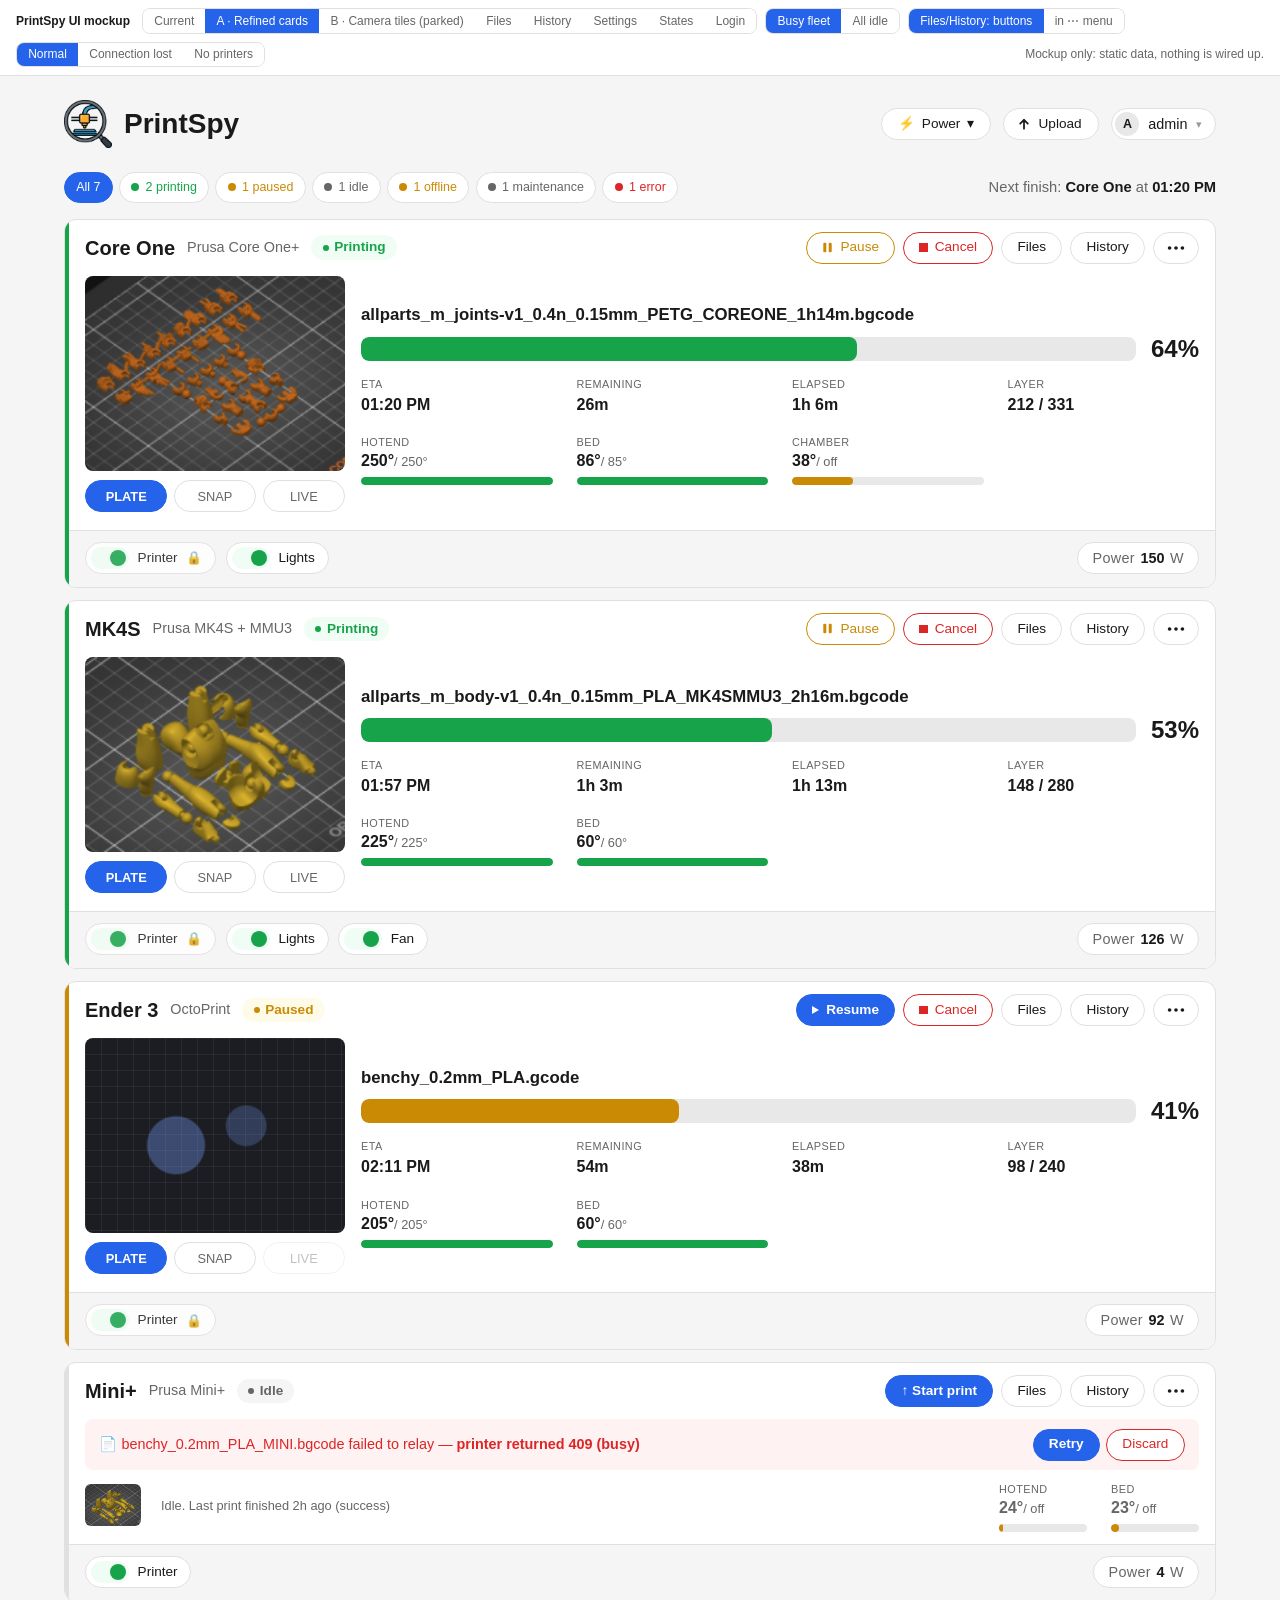
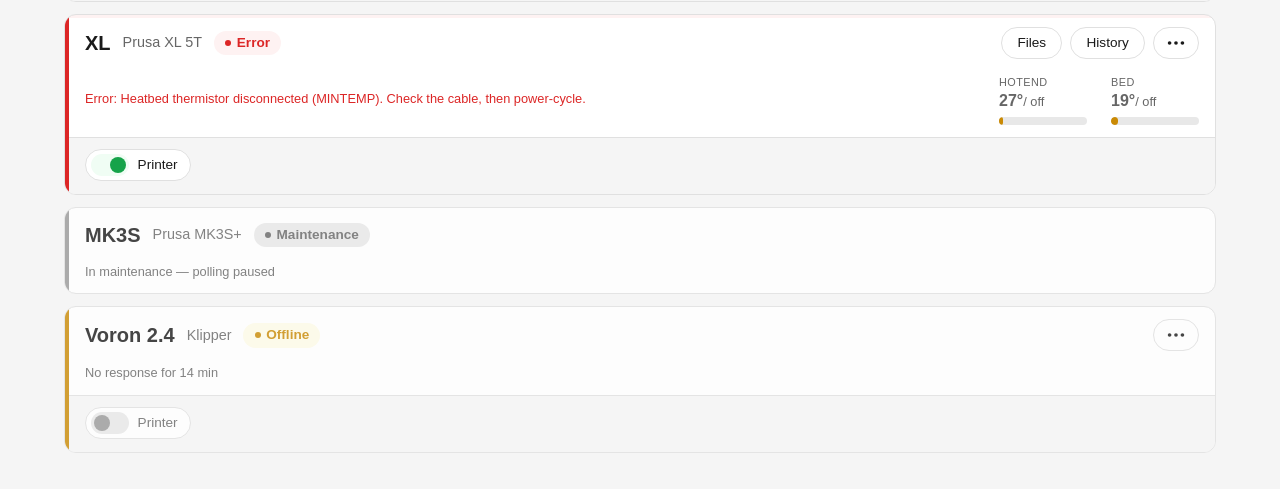
==== commit 06425cfa: "Complete the UI refresh mockup Adds Files, History, upload dialog, Raw API window, login pages, a ca" ====
--- a/docs/mockups/ui-refresh/index.html
+++ b/docs/mockups/ui-refresh/index.html
@@ -14,14 +14,19 @@
     <span class="mock-seg" id="seg">
         <button data-v="cur">Current</button>
         <button data-v="a" class="on">A · Refined cards</button>
-        <button data-v="b">B · Camera tiles</button>
+        <button data-v="b">B · Camera tiles (parked)</button>
+        <button data-v="files">Files</button>
+        <button data-v="history">History</button>
         <button data-v="set">Settings</button>
+        <button data-v="states">States</button>
+        <button data-v="login">Login</button>
     </span>
     <span class="mock-seg" id="seg2" title="Demo data">
         <button data-d="busy" class="on">Busy fleet</button>
         <button data-d="idle">All idle</button>
     </span>
     <span class="mock-seg" id="seg4" title="Files and History"><button data-f="btn" class="on">Files/History: buttons</button><button data-f="menu">in ⋯ menu</button></span>
+    <span class="mock-seg" id="seg5" title="Demo state"><button data-m="normal" class="on">Normal</button><button data-m="lost">Connection lost</button><button data-m="empty">No printers</button></span>
     <span style="margin-left:auto">Mockup only: static data, nothing is wired up.</span>
 </div>
 
@@ -35,11 +40,15 @@
         <span id="hdr-actions" style="display:contents"></span>
     </header>
 
+    <div id="banner"></div>
     <div id="fleet"></div>
     <div id="list"></div>
 </div>
 
 <script>
+const ICON_PAUSE = '<svg class="ic-pause" width="11" height="11" viewBox="0 0 12 12" fill="currentColor" aria-hidden="true"><rect x="1.4" y="0.8" width="3.3" height="10.4" rx="1.1"/><rect x="7.3" y="0.8" width="3.3" height="10.4" rx="1.1"/></svg>';
+const ICON_LEFT = '<svg class="ic ic-left" width="14" height="14" viewBox="0 0 24 24" fill="none" stroke="currentColor" stroke-width="3" stroke-linecap="round" stroke-linejoin="round" aria-hidden="true"><path d="M20 12H5"/><path d="M11.5 5.5 5 12l6.5 6.5"/></svg>';
+const ICON_UP = '<svg class="ic ic-up" width="14" height="14" viewBox="0 0 24 24" fill="none" stroke="currentColor" stroke-width="3" stroke-linecap="round" stroke-linejoin="round" aria-hidden="true"><path d="M12 20V5"/><path d="M5.5 11.5 12 5l6.5 6.5"/></svg>';
 const IC = {
   gear: '<svg width="20" height="20" viewBox="0 0 24 24" fill="none" stroke="currentColor" stroke-width="2" stroke-linecap="round" stroke-linejoin="round"><circle cx="12" cy="12" r="3"></circle><path d="M19.4 15a1.65 1.65 0 0 0 .33 1.82l.06.06a2 2 0 0 1-2.83 2.83l-.06-.06a1.65 1.65 0 0 0-1.82-.33 1.65 1.65 0 0 0-1 1.51V21a2 2 0 0 1-4 0v-.09A1.65 1.65 0 0 0 9 19.4a1.65 1.65 0 0 0-1.82.33l-.06.06a2 2 0 0 1-2.83-2.83l.06-.06A1.65 1.65 0 0 0 4.68 15a1.65 1.65 0 0 0-1.51-1H3a2 2 0 0 1 0-4h.09A1.65 1.65 0 0 0 4.6 9a1.65 1.65 0 0 0-.33-1.82l-.06-.06a2 2 0 0 1 2.83-2.83l.06.06A1.65 1.65 0 0 0 9 4.68a1.65 1.65 0 0 0 1-1.51V3a2 2 0 0 1 4 0v.09a1.65 1.65 0 0 0 1 1.51 1.65 1.65 0 0 0 1.82-.33l.06-.06a2 2 0 0 1 2.83 2.83l-.06.06A1.65 1.65 0 0 0 19.4 9a1.65 1.65 0 0 0 1.51 1H21a2 2 0 0 1 0 4h-.09a1.65 1.65 0 0 0-1.51 1z"></path></svg>',
   out: '<svg width="20" height="20" viewBox="0 0 24 24" fill="none" stroke="currentColor" stroke-width="2" stroke-linecap="round" stroke-linejoin="round"><path d="M9 21H5a2 2 0 0 1-2-2V5a2 2 0 0 1 2-2h4"></path><polyline points="16 17 21 12 16 7"></polyline><line x1="21" y1="12" x2="9" y2="12"></line></svg>',
@@ -54,11 +63,12 @@
   {id:2, name:'MK4S', model:'Prusa MK4S + MMU3', state:'printing', img:'plate-mk4s.png', file:'allparts_m_body-v1_0.4n_0.15mm_PLA_MK4SMMU3_2h16m.bgcode',
    pct:53, elapsed:'1h 13m', remain:'1h 3m', eta:'01:57 PM', layer:'148 / 280', hot:[225,225], bed:[60,60], watts:126,
    plugs:[{l:'Printer',on:true},{l:'Lights',on:true},{l:'Fan',on:true}]},
-  {id:3, name:'Ender 3', model:'OctoPrint', state:'paused', img:null, file:'benchy_0.2mm_PLA.gcode', pct:41, elapsed:'38m', remain:'54m', eta:'02:11 PM', layer:'98 / 240',
+  {id:3, name:'Ender 3', model:'OctoPrint', state:'paused', img:null, nocam:true, file:'benchy_0.2mm_PLA.gcode', pct:41, elapsed:'38m', remain:'54m', eta:'02:11 PM', layer:'98 / 240',
    hot:[205,205], bed:[60,60], watts:92, plugs:[{l:'Printer',on:true}], msg:'Paused: filament change'},
-  {id:4, name:'Mini+', model:'Prusa Mini+', state:'idle', img:null, last:'plate-mk4s.png', ingest:'benchy_0.2mm_PLA_MINI.bgcode', msg:'Idle. Last print finished 2h ago (success)', hot:[24,0], bed:[23,0], watts:4,
+  {id:4, name:'Mini+', model:'Prusa Mini+', state:'idle', img:null, last:'plate-mk4s.png', ingest:{file:'benchy_0.2mm_PLA_MINI.bgcode', error:'printer returned 409 (busy)'}, msg:'Idle. Last print finished 2h ago (success)', hot:[24,0], bed:[23,0], watts:4,
    plugs:[{l:'Printer',on:true}]},
   {id:6, name:'XL', model:'Prusa XL 5T', state:'error', img:null, msg:'Error: Heatbed thermistor disconnected (MINTEMP). Check the cable, then power-cycle.', hot:[27,0], bed:[19,0], plugs:[{l:'Printer',on:true}]},
+  {id:7, name:'MK3S', model:'Prusa MK3S+', state:'maintenance', img:null, plugs:[]},
   {id:5, name:'Voron 2.4', model:'Klipper', state:'offline', img:null, msg:'No response for 14 min', plugs:[{l:'Printer',on:false}]}
 ];
 const IDLE = BUSY.map(p => p.state==='printing'||p.state==='paused'
@@ -68,7 +78,7 @@
 const cap = s => s[0].toUpperCase()+s.slice(1);
 const on = p => p.state==='printing'||p.state==='paused';
 const stClass = s => `state-${s}`;
-const stLabel = p => p.state==='paused' ? 'Paused' : cap(p.state);
+const stLabel = p => p.state==='paused' ? 'Paused' : p.state==='disconnected' ? 'Printer disconnected' : cap(p.state);
 
 function camHTML(p, cls='ph') {
   if (p.img) return `<img src="${p.img}" alt="">`;
@@ -79,6 +89,7 @@
 /* ====== CURRENT (faithful: real classes + real stylesheet) ====== */
 function plugOld(pl){ return `<span class="power-btn-group"><button class="power-toggle-btn ${pl.on?'power-btn-active power-on':''}">${pl.l}&#9889; On</button><button class="power-toggle-btn ${!pl.on?'power-btn-active power-off':''}">Off</button></span>`; }
 function cardCur(p){
+  if (p.state==='maintenance') return `<div class="printer-card card-maintenance"><div class="printer-header"><span class="printer-name">${p.name}</span><span class="printer-state state-maintenance">Maintenance</span></div><div class="printer-body"><div class="idle-message">In maintenance — polling paused</div></div></div>`;
   const cls = {printing:'card-busy',paused:'card-attention',offline:'card-offline',error:'card-error'}[p.state]||'';
   const ctl = p.state==='printing' ? `<span class="print-controls"><button class="btn btn-sm">&#10074;&#10074; Pause</button><button class="btn btn-sm btn-danger"><span class="icon-stop"></span> Cancel</button></span>`
             : p.state==='paused' ? `<span class="print-controls"><button class="btn btn-sm btn-primary"><span class="icon-play"></span> Resume</button><button class="btn btn-sm btn-danger"><span class="icon-stop"></span> Cancel</button></span>` : '';
@@ -122,39 +133,57 @@
   return `<span class="menu-wrap"><button class="btn btn-icon btn-sm" onclick="toggleMenu(event,'${id}')" title="More">${IC.more}</button><div class="menu" id="${id}">${items}</div></span>`;
 }
 let fh = 'btn';
-const moreItemsFull = '<button>&#128193; Files</button><button>&#128339; History</button><button>&#9998; Edit printer</button><hr><button>&#8599; Open printer web UI</button>';
-const moreItemsSlim = '<button>&#9998; Edit printer</button><hr><button>&#8599; Open printer web UI</button>';
+const moreItemsFull = '<button>&#128193; Files</button><button>&#128339; History</button><button onclick="editFromCard(&quot;__N__&quot;)">&#9998; Edit printer</button><hr><button>&#8599; Open printer web UI</button>';
+const moreItemsSlim = '<button onclick="editFromCard(&quot;__N__&quot;)">&#9998; Edit printer</button><hr><button>&#8599; Open printer web UI</button>';
 function actionsHTML(p, id){
+  if (p.state==='maintenance') return '';
   const showFH = fh==='btn' && p.state!=='offline';
-  return ctlNew(p) + (showFH ? '<button class="btn btn-sm btn-quiet">Files</button><button class="btn btn-sm btn-quiet">History</button>' : '') + menu(id, fh==='btn' ? moreItemsSlim : moreItemsFull);
-}
-const moreItems = '<button>&#128193; Files</button><button>&#128339; History</button><button>&#9998; Edit printer</button><hr><button>&#8599; Open printer web UI</button>';
+  const mi = (fh==='btn' ? moreItemsSlim : moreItemsFull).replace(/__N__/g, p.name);
+  return ctlNew(p) + (showFH ? `<button class="btn btn-sm btn-quiet" onclick="openFiles('${p.name}')">Files</button>`+`<button class="btn btn-sm btn-quiet" onclick="openHistory('${p.name}')">History</button>` : '') + menu(id, mi);
+}
+const moreItems = '<button>&#128193; Files</button><button>&#128339; History</button><button onclick="editFromCard(&quot;__N__&quot;)">&#9998; Edit printer</button><hr><button>&#8599; Open printer web UI</button>';
+function confirmBtn(btn, done){
+  if (btn.dataset.armed === '1') {
+    clearTimeout(btn._t); btn.disabled = true; btn.textContent = 'Working…';
+    setTimeout(() => { if (!btn.isConnected) return; btn.disabled = false; btn.innerHTML = btn.dataset.o; btn.dataset.armed = '0'; if (done) done(); }, 1200);
+    return;
+  }
+  btn.dataset.armed = '1'; btn.dataset.o = btn.innerHTML; btn.textContent = 'Sure?';
+  btn._t = setTimeout(() => { if (btn.isConnected) { btn.dataset.armed = '0'; btn.innerHTML = btn.dataset.o; } }, 3000);
+}
 function ctlNew(p){
-  if (p.state==='printing') return `<button class="btn btn-sm">&#10074;&#10074; Pause</button><button class="btn btn-sm btn-danger"><span class="icon-stop"></span> Cancel</button>`;
-  if (p.state==='paused') return `<button class="btn btn-sm btn-primary"><span class="icon-play"></span> Resume</button><button class="btn btn-sm btn-danger"><span class="icon-stop"></span> Cancel</button>`;
-  if (p.state==='error') return `<button class="btn btn-sm">Details</button>`;
-  if (p.state==='idle') return `<button class="btn btn-sm btn-primary">&#8593; Start print</button>`;
+  if (p.state==='printing') return `<button class="btn btn-sm btn-pause" onclick="confirmBtn(this)">${ICON_PAUSE} Pause</button><button class="btn btn-sm btn-danger" onclick="confirmBtn(this)"><span class="icon-stop"></span> Cancel</button>`;
+  if (p.state==='paused') return `<button class="btn btn-sm btn-primary" onclick="confirmBtn(this)"><span class="icon-play"></span> Resume</button><button class="btn btn-sm btn-danger" onclick="confirmBtn(this)"><span class="icon-stop"></span> Cancel</button>`;
+  if (p.state==='idle') return `<button class="btn btn-sm btn-primary" onclick="openFiles('${p.name}')">&#8593; Start print</button>`;
   return '';
 }
+function ingestHTML(p){
+  const j = p.ingest;
+  return `<div class="ingest-banner a-ingest ${j.error ? 'failed' : ''}"><span>&#128196; ${j.file} ${j.error ? `failed to relay — <span class="msg-error">${j.error}</span>` : `waiting for ${p.name} to come online`}</span>
+    <span class="ingest-banner-actions">${j.error ? '<button class="btn btn-sm btn-primary">Retry</button>' : ''}<button class="btn btn-sm btn-danger" onclick="confirmBtn(this)">Discard</button></span></div>`;
+}
 function cardA(p){
+  if (p.state==='maintenance') return `<div class="a-card slim" data-state="maintenance"><div class="a-head"><span class="nm">${p.name}</span><span class="md">${p.model}</span><span class="${pillCls(p.state)}">Maintenance</span></div><div class="a-slim-row"><span class="msg">In maintenance — polling paused</span></div></div>`;
   const head = `<div class="a-head"><span class="nm">${p.name}</span><span class="md">${p.model}</span><span class="${pillCls(p.state)}">${stLabel(p)}</span><span class="sp"></span><span class="a-actions">${actionsHTML(p,'m'+p.id)}</span></div>`;
   const foot = `<div class="a-foot">${p.plugs.map(x=>plugNew(x,p)).join('')}<span class="sp"></span>${p.watts!=null?`<span class="temp"><span class="t-lab">Power</span>${p.watts}<small>W</small></span>`:''}</div>`;
+  const mode = (typeof MODE !== 'undefined' && MODE[p.id]) || 'plate';
   if (on(p)) return `<div class="a-card" data-state="${p.state}">${head}
-    <div class="a-body"><div class="a-camcol"><div class="a-cam">${camHTML(p)}</div><div class="webcam-mode-row"><button class="webcam-mode-btn active">PLATE</button><button class="webcam-mode-btn">SNAP</button><button class="webcam-mode-btn">LIVE</button></div></div>
+    <div class="a-body"><div class="a-camcol"><div class="a-cam">${mode==='plate' ? camHTML(p) : `<div class="ph cam"><span>${mode==='live' ? 'Live' : 'Snapshot'}</span></div>`}</div><div class="webcam-mode-row"><button class="webcam-mode-btn ${mode==='plate'?'active':''}" onclick="setMode(${p.id},'plate')">PLATE</button><button class="webcam-mode-btn ${mode==='snap'?'active':''}" onclick="setMode(${p.id},'snap')">SNAP</button><button class="webcam-mode-btn ${mode==='live'?'active':''}" ${p.nocam?'disabled':''} onclick="setMode(${p.id},'live')">LIVE</button></div></div>
     <div class="a-info">
-      <div class="a-file" title="${p.file}">${p.file}</div>
-      <div class="a-prog"><div class="bar"><i style="width:${p.pct}%"></i></div><div class="pc">${p.pct}%</div></div>
+      <div class="a-topline"><div class="a-topmain"><div class="a-file" title="${p.file}">${p.file}</div>
+      <div class="a-prog"><div class="bar"><i style="width:${p.pct}%"></i></div><div class="pc">${p.pct}%</div></div></div>${mode!=='plate' ? `<div class="a-thumbbeside">${camHTML(p)}</div>` : ''}</div>
       <div class="a-eta"><span class="si"><span class="t-lab">ETA</span><b>${p.eta}</b></span><span class="si"><span class="t-lab">Remaining</span><b>${p.remain}</b></span><span class="si"><span class="t-lab">Elapsed</span><b>${p.elapsed}</b></span><span class="si"><span class="t-lab">Layer</span><b>${p.layer}</b></span></div>
       <div class="temps">${tempCell('Hotend',p.hot[0],p.hot[1],300)}${tempCell('Bed',p.bed[0],p.bed[1],120)}${p.chamber?tempCell('Chamber',p.chamber[0],p.chamber[1],60):''}</div>
     </div></div>${foot}</div>`;
   // idle / offline: slim card, no big camera box
   return `<div class="a-card slim" data-state="${p.state}">${head}
-    ${p.ingest?`<div class="ingest-banner a-ingest"><span><b>Received from slicer:</b> ${p.ingest}</span><span class="ingest-banner-actions"><button class="btn btn-sm btn-primary">Print now</button><button class="btn btn-sm">Keep</button><button class="btn btn-sm btn-danger">Discard</button></span></div>`:''}
-    <div class="a-slim-row">${p.last?`<img class="a-last" src="${p.last}" alt="">`:''}<span class="msg ${p.state==='error'?'a-err':''}">${p.msg}</span>${p.hot?`<span class="temps">${tempCell('Hotend',p.hot[0],p.hot[1],300)}${tempCell('Bed',p.bed[0],p.bed[1],120)}</span>`:''}</div>${foot}</div>`;
+    ${p.ingest?ingestHTML(p):''}
+    ${(p.msg||p.hot||p.last)?`<div class="a-slim-row">${p.last?`<img class="a-last" src="${p.last}" alt="">`:''}<span class="msg ${p.state==='error'?'a-err':''}">${p.msg}</span>${p.hot?`<span class="temps">${tempCell('Hotend',p.hot[0],p.hot[1],300)}${tempCell('Bed',p.bed[0],p.bed[1],120)}</span>`:''}</div>`:''}${foot}</div>`;
 }
 
 /* ====== PROPOSAL B: camera tiles ====== */
 function tileB(p){
+  if (p.state==='maintenance') return `<div class="b-tile" data-state="maintenance"><div class="b-img"><div class="ph offline">Polling paused</div><span class="b-tl"><span class="${pillCls(p.state)}">Maintenance</span></span><span class="b-bl"><span class="nm">${p.name}</span><span class="md">${p.model}</span></span></div><div class="b-meta"><div class="b-file" style="font-weight:400;color:var(--text-secondary)">In maintenance — polling paused</div></div></div>`;
   const live = on(p);
   return `<div class="b-tile" data-state="${p.state}">
     <div class="b-img">${camHTML(p)}
@@ -181,8 +210,9 @@
   <div class="menu" id="um"><button onclick="go('set')">&#9881;&nbsp; Settings</button><hr><button>Log out</button><hr><div class="ver">PrintSpy v2026.07.17</div></div></span>`;
 let side = 'right';
 function headerNew(){ return `<span class="menu-wrap"><button class="btn btn-sm" onclick="toggleMenu(event,'pw')">&#9889;<span class="lbl"> Power</span> &#9662;</button>
-    <div class="menu" id="pw"><button>All printers on</button><button>All printers off</button><hr><button>Turn off idle printers</button></div></span>
-  <button class="btn btn-sm">&#8593; Upload</button>${side==='right'?USERMENU:''}`; }
+    <div class="menu" id="pw"><button>All printers on</button><button>All printers off</button></div></span>
+  <button class="btn btn-sm" onclick="openUpload()">${ICON_UP} Upload</button>
+  ${side==='right'?USERMENU:''}`; }
 
 let filter = 'all', noteOpen = true;
 function fleetHTML(){
@@ -190,7 +220,7 @@
   const c = s => DATA.filter(p=>p.state===s).length;
   const chip = (k,l,n,cl='') => n? `<span class="fleet-chip ${k} ${filter===k?'on':''}" onclick="filter='${k}';render()"><span class="dot"></span>${n} ${l}</span>`:'';
   return `<div class="fleet"><span class="fleet-chip all ${filter==='all'?'on':''}" onclick="filter='all';render()">All ${DATA.length}</span>
-    ${chip('printing','printing',c('printing'))}${chip('paused','paused',c('paused'))}${chip('idle','idle',c('idle'))}${chip('offline','offline',c('offline'))}${chip('error','error',c('error'))}${nxt?`<span class="fleet-next">Next finish: <b>${nxt.name}</b> at <b>${nxt.eta}</b></span>`:''}</div>`;
+    ${chip('printing','printing',c('printing'))}${chip('paused','paused',c('paused'))}${chip('idle','idle',c('idle'))}${chip('offline','offline',c('offline'))}${chip('maintenance','maintenance',c('maintenance'))}${chip('error','error',c('error'))}${nxt?`<span class="fleet-next">Next finish: <b>${nxt.name}</b> at <b>${nxt.eta}</b></span>`:''}</div>`;
 }
 
 const NOTES = {
@@ -198,7 +228,7 @@
  a: `<div><b>A · Refined cards, round 2</b><ul>
   <li><b>Temps:</b> bar fills toward the <i>target</i>, green when there, amber with ↗ while heating (before, a bed 1° over target showed amber).</li>
   <li><b>Printer plug is locked</b> (🔒) while printing, like today's disabled Off button. Other plugs stay toggleable.</li>
-  <li><b>Error card</b> (XL): red rail, message in full, Details button. <b>Slicer ingest banner</b> (Mini+) reuses the existing banner with Print now / Keep / Discard.</li>
+  <li><b>Error card</b> (XL): red rail, message in full. <b>Slicer ingest banner</b> (Mini+) is today's banner: Retry and Discard when a relay failed, Discard only while waiting.</li>
   <li><b>Fleet strip</b> also says which print finishes next. Idle card shows a thumbnail of the last print.</li>
   <li><b>User menu</b> (like Ulmo): avatar + name pill replaces the version text, settings and logout buttons. Menu holds Settings, Log out and the version.</li>
   <li>Phone: header fits one row (Power label drops to ⚡, version hidden); the old "n/n connected" text is gone since the chips cover it.</li></ul></div>`,
@@ -209,15 +239,28 @@
 };
 
 function go(v){ view=v; filter='all'; document.querySelectorAll('#seg button').forEach(b=>b.classList.toggle('on',b.dataset.v===v)); render(); window.scrollTo(0,0); }
+let demo = 'normal', loginMode = 'login';
+function emptyHTML(){ return `<div class="empty-card"><h2>No printers configured</h2><p>Open settings to add your first printer.</p><button class="btn btn-sm btn-primary" onclick="go('set')">Open settings</button></div>`; }
 function render(){
+  document.body.classList.toggle('is-login', view==='login');
+  document.getElementById('banner').innerHTML = demo==='lost' && view!=='login' ? `<div class="connection-banner"><span class="banner-dot"></span><span>Connection lost — reconnecting...</span></div>` : '';
+  if (view==='login') { document.getElementById('list').innerHTML = loginHTML(); document.getElementById('fleet').innerHTML=''; return; }
+  if (demo==='empty' && (view==='a'||view==='b'||view==='files'||view==='history')) {
+    document.getElementById('hdr-actions').innerHTML = headerNew(); document.getElementById('hdr-left').innerHTML='';
+    document.getElementById('app-version').style.display='none'; document.body.dataset.side = side; document.body.dataset.view=view;
+    document.getElementById('fleet').innerHTML=''; document.getElementById('list').innerHTML = emptyHTML(); return;
+  }
   const pc=document.getElementById('printer-count'); pc.textContent = view==='cur' ? `${DATA.filter(p=>p.state!=='offline').length}/${DATA.length} connected` : ''; pc.style.marginLeft='auto'; document.body.dataset.view=view;
   document.getElementById('hdr-actions').innerHTML = view==='cur' ? headerCur() : headerNew();
   document.getElementById('hdr-left').innerHTML = (view!=='cur' && side==='left') ? USERMENU : '';
   document.getElementById('app-version').style.display = view==='cur' ? '' : 'none';
   document.body.dataset.side = side;
   
-  document.getElementById('fleet').innerHTML = (view==='cur'||view==='set') ? '' : fleetHTML();
+  document.getElementById('fleet').innerHTML = (view==='cur'||view==='set'||view==='files'||view==='history'||view==='states') ? '' : fleetHTML();
   if (view==='set') { document.getElementById('list').innerHTML = settingsHTML(); return; }
+  if (view==='files') { document.getElementById('list').innerHTML = filesHTML(); return; }
+  if (view==='states') { document.getElementById('list').innerHTML = statesHTML(); return; }
+  if (view==='history') { document.getElementById('list').innerHTML = historyHTML(); return; }
   const list = view==='cur' ? DATA : DATA.filter(p=>filter==='all'||p.state===filter);
   document.getElementById('list').innerHTML = view==='cur' ? list.map(cardCur).join('')
     : view==='a' ? list.map(cardA).join('') : `<div class="b-grid">${list.map(tileB).join('')}</div>`;
@@ -226,9 +269,18 @@
 document.addEventListener('click', ()=>document.querySelectorAll('.menu.open').forEach(x=>x.classList.remove('open')));
 document.getElementById('seg').onclick = e => { const v=e.target.dataset.v; if(!v) return; view=v; filter='all'; [...e.currentTarget.children].forEach(b=>b.classList.toggle('on',b.dataset.v===v)); render(); };
 document.getElementById('seg2').onclick = e => { const d=e.target.dataset.d; if(!d) return; DATA = d==='busy'?BUSY:IDLE; filter='all'; [...e.currentTarget.children].forEach(b=>b.classList.toggle('on',b.dataset.d===d)); render(); };
+document.getElementById('seg5').onclick = e => { const v=e.target.dataset.m; if(!v) return; demo=v; [...e.currentTarget.children].forEach(b=>b.classList.toggle('on',b.dataset.m===v)); render(); };
 document.getElementById('seg4').onclick = e => { const v=e.target.dataset.f; if(!v) return; fh=v; [...e.currentTarget.children].forEach(b=>b.classList.toggle('on',b.dataset.f===v)); render(); };
 render();
+function editFromCard(name){ const i = DATA.findIndex(p=>p.name===name); view='set'; setTab='printers'; document.querySelectorAll('#seg button').forEach(b=>b.classList.toggle('on',b.dataset.v==='set')); openEdit('printer', i, 'card'); }
 </script>
 <script src="settings.js"></script>
+<script src="files.js"></script>
+<script src="history.js"></script>
+<script src="upload.js"></script>
+<script src="rawapi.js"></script>
+<script src="login.js"></script>
+<script src="states.js"></script>
+<script src="dialogs.js"></script>
 </body>
 </html>
--- a/docs/mockups/ui-refresh/mock.css
+++ b/docs/mockups/ui-refresh/mock.css
@@ -538,3 +538,226 @@
 .copybox .btn-sm { height: 28px; padding: 0 .8rem; border-radius: 999px; font-size: .8rem; justify-content: center; }
 @media (max-width: 768px) { .cam-set { grid-template-columns: 1fr; } }
 .set-body.edit .seg-pills { max-width: 22rem; }
+
+/* ================= Files page ================= */
+.f-toolbar { display: flex; flex-wrap: wrap; gap: .6rem; align-items: center; margin: 0 0 .6rem; }
+.f-toolbar .btn-sm, .f-actions .btn-sm, .f-empty .btn-sm { height: 32px; padding: 0 .95rem; border-radius: 999px; font-size: .85rem; font-weight: 500; justify-content: center; }
+.btn-acc { color: var(--accent); border-color: var(--accent); }
+.btn-acc:hover { background: var(--accent-light); }
+.btn-acc-fill { background: var(--accent); border-color: var(--accent); color: #fff; font-weight: 600; margin-left: auto; }
+.btn-acc-fill:hover { background: var(--accent); opacity: .9; }
+.f-actions .btn:disabled { opacity: .4; cursor: not-allowed; }
+.seg-pills.compact { flex: none; gap: 0; border: 1px solid var(--border); border-radius: 999px; overflow: hidden; background: var(--bg-primary); }
+.seg-pills.compact .webcam-mode-btn { flex: none; height: 30px; border: 0; border-radius: 0; padding: 0 .85rem; background: transparent; font-weight: 500; }
+.seg-pills.compact .webcam-mode-btn.active { background: var(--accent); color: #fff; }
+.inp.search { width: 15rem; }
+.inp.search input { padding-left: 2rem; height: 32px; border-radius: 999px; }
+.inp.search .mag { position: absolute; left: .75rem; color: var(--text-tertiary); font-size: .9rem; pointer-events: none; transform: rotate(-45deg); }
+.inp.sel.mini select { height: 32px; border-radius: 999px; font-size: .85rem; padding: 0 .8rem; }
+.f-count { font-size: .78rem; color: var(--text-secondary); margin: 0 0 .6rem .25rem; }
+
+.f-list { display: flex; flex-direction: column; background: var(--bg-primary); border: 1px solid var(--border); border-radius: var(--radius-lg); overflow: hidden; }
+.f-row { display: flex; align-items: center; gap: 1rem; padding: .75rem 1rem; flex-wrap: wrap; }
+.f-row + .f-row { border-top: 1px solid var(--border); }
+.f-row:hover { background: var(--bg-secondary); }
+.f-thumb { width: 84px; height: 63px; flex: none; border-radius: 8px; overflow: hidden; background: #111; }
+.f-thumb img, .f-thumb .ph { width: 100%; height: 100%; object-fit: cover; display: block; min-height: 0; }
+.f-info { flex: 1; min-width: 14rem; display: flex; flex-direction: column; gap: .3rem; }
+.f-name { font-size: .95rem; font-weight: 600; white-space: nowrap; overflow: hidden; text-overflow: ellipsis; }
+.f-meta { display: flex; align-items: center; gap: .6rem; flex-wrap: wrap; font-size: .78rem; color: var(--text-secondary); }
+.f-tools { display: flex; gap: .35rem; flex-wrap: wrap; }
+.f-actions { display: flex; gap: .4rem; flex-wrap: wrap; }
+.fchip { font-size: .72rem; font-weight: 600; padding: .1rem .55rem; border-radius: 999px; background: var(--bg-tertiary); color: var(--text-secondary); }
+.fchip.ok { background: var(--success-bg); color: var(--success); }
+.fchip.bad { background: var(--error-bg); color: var(--error); }
+.fchip.new { background: var(--accent-light); color: var(--accent); }
+.fchip.now { background: var(--success-bg); color: var(--success); }
+.fchip.usb { background: none; border: 1px solid var(--border); font-weight: 500; }
+.mat { display: inline-flex; align-items: center; gap: .35rem; font-size: .72rem; color: var(--text-secondary); border: 1px solid var(--border); border-radius: 999px; padding: .1rem .55rem .1rem .4rem; }
+.mat i { width: 9px; height: 9px; border-radius: 50%; display: inline-block; }
+
+.f-grid { display: grid; grid-template-columns: repeat(auto-fill, minmax(230px, 1fr)); gap: .9rem; }
+.f-card { background: var(--bg-primary); border: 1px solid var(--border); border-radius: var(--radius-lg); overflow: hidden; display: flex; flex-direction: column; }
+.f-cardimg { position: relative; aspect-ratio: 4/3; background: #111; }
+.f-cardimg img, .f-cardimg .ph { width: 100%; height: 100%; object-fit: cover; display: block; min-height: 0; }
+.f-cardstat { position: absolute; left: 8px; top: 8px; }
+.f-cardbody { padding: .65rem .8rem .3rem; display: flex; flex-direction: column; gap: .3rem; }
+.f-card .f-actions { padding: .4rem .8rem .8rem; margin-top: auto; }
+.f-empty { background: var(--bg-primary); border: 1px dashed var(--border); border-radius: var(--radius-lg); padding: 2.5rem 1rem; text-align: center; display: flex; flex-direction: column; gap: .5rem; align-items: center; color: var(--text-secondary); }
+.f-empty b { color: var(--text-primary); font-size: 1rem; }
+
+@media (max-width: 768px) {
+    .inp.search { width: 100%; }
+    .btn-acc-fill { margin-left: 0; }
+    .f-row { align-items: flex-start; }
+    .f-info { min-width: 0; flex-basis: calc(100% - 100px); }
+    .f-actions { width: 100%; }
+}
+.f-actions .btn-acc { min-width: 6.3rem; }
+.f-actions .btn:nth-child(2) { min-width: 6.8rem; }
+.f-actions .btn-danger { min-width: 5.2rem; }
+.f-card .f-actions .btn { min-width: 0; flex: 1; }
+
+.f-actions .btn, .f-actions .btn-sm { white-space: nowrap; }
+.f-grid { grid-template-columns: repeat(auto-fill, minmax(290px, 1fr)); }
+.f-card .f-actions .btn { flex: 1 1 auto; padding: 0 .6rem; font-size: .8rem; }
+
+/* Files: status chip, date and material chips a bit larger; no colour dot */
+.f-meta { font-size: .88rem; gap: .65rem; }
+.fchip { font-size: .82rem; padding: .15rem .65rem; }
+.mat { font-size: .82rem; padding: .12rem .65rem; gap: 0; }
+.f-info { gap: .4rem; }
+
+/* Files: bigger thumbnail, sized to the row's existing content height (86px) so rows don't grow */
+.f-thumb { width: 115px; height: 86px; }
+@media (max-width: 768px) {
+    .f-thumb { width: 96px; height: 72px; }
+    .f-info { flex-basis: calc(100% - 112px); }
+}
+
+/* ================= History page ================= */
+.h-stats { display: grid; grid-template-columns: repeat(3, 1fr); gap: .75rem; margin: 0 0 1rem; }
+.h-stat { background: var(--bg-primary); border: 1px solid var(--border); border-radius: var(--radius-lg); padding: .8rem 1rem; display: flex; flex-direction: column; gap: .15rem; }
+.h-stat span { font-size: .72rem; font-weight: 500; text-transform: uppercase; letter-spacing: .04em; color: var(--text-secondary); }
+.h-stat b { font-size: 1.6rem; font-weight: 700; line-height: 1.1; font-variant-numeric: tabular-nums; }
+.h-stat b small { font-size: .9rem; font-weight: 500; color: var(--text-secondary); margin-left: 2px; }
+.h-bar { display: block; height: 8px; background: var(--bg-tertiary); border-radius: 4px; margin-top: .35rem; overflow: hidden; }
+.h-bar u { display: block; height: 100%; background: var(--success); border-radius: 4px; }
+.h-row .f-tools { align-items: center; }
+.h-det { font-size: .85rem; color: var(--text-secondary); margin-left: .25rem; }
+.h-dur { display: flex; flex-direction: column; align-items: flex-end; min-width: 6rem; }
+.h-dur b { font-size: 1.15rem; font-variant-numeric: tabular-nums; }
+.h-dur small { font-size: .78rem; color: var(--text-secondary); }
+.nothumb { width: 100%; height: 100%; display: grid; place-items: center; font-size: .7rem; color: var(--text-tertiary); background: var(--bg-tertiary); }
+.h-pager { display: flex; align-items: center; justify-content: center; gap: 1rem; margin: 1rem 0 .25rem; font-size: .85rem; color: var(--text-secondary); }
+.h-pager .btn-sm { height: 32px; padding: 0 1rem; border-radius: 999px; font-size: .85rem; justify-content: center; }
+.h-pager .btn-sm:disabled { opacity: .4; cursor: default; }
+@media (max-width: 768px) {
+    .h-stats { gap: .5rem; }
+    .h-stat { padding: .65rem .75rem; }
+    .h-stat b { font-size: 1.25rem; }
+    .h-dur { flex-direction: row; align-items: baseline; gap: .5rem; width: 100%; padding-left: 112px; min-width: 0; margin-top: -.25rem; }
+    .h-dur b { font-size: 1rem; }
+}
+
+/* "← Dashboard" on Settings / Files / History: same pill as every other button */
+.set-title .btn-sm { height: 32px; padding: 0 1rem; border-radius: 999px; font-size: .85rem; font-weight: 500; justify-content: center; gap: .4rem; background: var(--bg-primary); border: 1px solid var(--border); color: var(--text-primary); }
+.set-title .btn-sm:hover { background: var(--bg-tertiary); }
+.f-toolbar .btn-sm { padding: 0 1rem; }
+
+/* breadcrumb title: Dashboard › Page */
+.set-title h2 .sep { color: var(--text-tertiary); margin: 0 .2rem; font-weight: 400; }
+.set-title h2 .crumb { font-weight: 400; }
+@media (max-width: 480px) { .btn-dash { display: none !important; } }
+
+/* Dashboard button sits after Upload in the Files toolbar; the Upload button no longer needs to push itself right alone */
+.f-toolbar .btn-dash { background: var(--bg-primary); border: 1px solid var(--border); color: var(--text-primary); }
+.f-toolbar .btn-dash:hover { background: var(--bg-tertiary); }
+
+/* Files toolbar: Upload is plain like Dashboard (both right-aligned as a pair) */
+.f-toolbar .btn-plain, .f-toolbar .btn-dash { background: var(--bg-primary); border: 1px solid var(--border); color: var(--text-primary); font-weight: 500; }
+.f-toolbar .btn-plain:hover, .f-toolbar .btn-dash:hover { background: var(--bg-tertiary); }
+@media (max-width: 768px) { .f-toolbar .btn-plain { margin-left: 0 !important; } }
+
+/* ===== Upload dialog ===== */
+.mm-overlay { position: fixed; inset: 0; z-index: 100; background: rgba(0,0,0,.6); backdrop-filter: blur(3px); display: grid; place-items: center; padding: 1rem; }
+.mm { width: 100%; max-width: 30rem; background: var(--bg-primary); border: 1px solid var(--border); border-radius: var(--radius-lg); padding: 1.25rem 1.4rem 1.1rem; box-shadow: 0 20px 60px rgba(0,0,0,.5); display: flex; flex-direction: column; gap: 1rem; max-height: calc(100vh - 2rem); overflow: auto; }
+.mm-head { display: flex; align-items: center; }
+.mm-head h2 { flex: 1; font-size: 1.15rem; font-weight: 600; }
+.mm-x { border: 0; background: none; color: var(--text-secondary); font-size: 1.6rem; line-height: 1; cursor: pointer; width: 32px; height: 32px; border-radius: 50%; }
+.mm-x:hover { background: var(--bg-tertiary); color: var(--text-primary); }
+.mm-foot { display: flex; justify-content: flex-end; gap: .5rem; padding-top: .9rem; border-top: 1px solid var(--border); }
+.mm .btn-sm { height: 32px; padding: 0 1.1rem; border-radius: 999px; font-size: .85rem; justify-content: center; }
+.mm .btn:disabled { opacity: .45; cursor: not-allowed; }
+.up-drop { border: 1.5px dashed var(--text-tertiary); border-radius: 14px; padding: 1.5rem 1rem; display: flex; flex-direction: column; align-items: center; gap: .3rem; text-align: center; color: var(--text-secondary); cursor: pointer; transition: background .15s, border-color .15s; }
+.up-drop:hover, .up-drop.over { border-color: var(--accent); background: var(--accent-light); color: var(--accent); }
+.up-drop b { color: var(--text-primary); font-size: .95rem; }
+.up-drop span { font-size: .8rem; }
+.up-sample { font-size: .72rem; color: var(--text-tertiary); }
+.up-sample a { color: var(--text-secondary); }
+.up-file { display: flex; align-items: center; gap: .75rem; padding: .6rem .75rem; border: 1px solid var(--border); border-radius: 12px; background: var(--bg-secondary); }
+.up-ico { font-size: 1.4rem; }
+.up-fname { flex: 1; min-width: 0; display: flex; flex-direction: column; }
+.up-fname b { font-size: .9rem; font-weight: 600; white-space: nowrap; overflow: hidden; text-overflow: ellipsis; }
+.up-fname small { color: var(--text-secondary); font-size: .75rem; }
+.up-progress { height: 6px; border-radius: 3px; background: var(--bg-tertiary); overflow: hidden; }
+.up-progress i { display: block; height: 100%; width: 35%; background: var(--accent); border-radius: 3px; animation: upslide 1.1s ease-in-out infinite; }
+@keyframes upslide { 0% { margin-left: -35%; } 100% { margin-left: 100%; } }
+.up-status { display: block; font-size: .85rem; padding: .55rem .75rem; border-radius: 10px; background: var(--bg-secondary); color: var(--text-secondary); }
+.up-status.err { background: var(--error-bg); color: var(--error); }
+.f-toolbar .btn-plain:disabled { opacity: .45; cursor: not-allowed; }
+
+.ic-up { flex: none; margin-top: -1px; }
+
+/* icon buttons: icon on the left gets a touch less padding so icon + label sit centred in the pill */
+.ic { flex: none; margin-top: -1px; }
+.f-toolbar .btn:has(.ic), .set-title .btn:has(.ic) { padding: 0 1.05rem 0 .85rem; gap: .45rem; }
+body:not([data-view=cur]) header .btn:has(.ic) { padding: 0 1.05rem 0 .85rem; gap: .45rem; }
+
+.ic-pause { flex: none; }
+
+/* Pause is yellow (outlined, like Cancel is red); Files/History text is white like the other pills */
+.a-head .btn-pause, .b-actions .btn-pause { color: var(--warning); border-color: var(--warning); }
+.a-head .btn-pause:hover, .b-actions .btn-pause:hover { background: var(--warning-bg); }
+.a-head .btn-quiet, .b-actions .btn-quiet { color: var(--text-primary); }
+.fleet-next { font-size: .92rem; white-space: nowrap; }
+
+/* ===== missing states ===== */
+/* connection banner (real class from style.css), softened to match */
+.connection-banner { border-radius: var(--radius-lg); padding: .65rem 1rem; font-size: .9rem; margin: 0 0 1rem; }
+#banner:empty { display: none; }
+/* maintenance */
+.a-card[data-state=maintenance] { --rail: var(--text-tertiary); opacity: .8; }
+.b-tile[data-state=maintenance] { opacity: .8; }
+.fleet-chip.maintenance { color: var(--text-secondary); }
+.dotst.maintenance { background: var(--text-tertiary); }
+.a-card.slim .a-head { padding-bottom: .75rem; }
+.set-row-actions { flex-wrap: wrap; justify-content: flex-end; }
+.set-row-actions a.btn { text-decoration: none; color: var(--accent); border-color: var(--accent); }
+.set-card .btn-maintenance { color: var(--warning); border-color: var(--warning); }
+.set-card .btn-maintenance.active { background: var(--warning); color: #000; }
+/* empty states */
+.empty-card { background: var(--bg-primary); border: 1px dashed var(--border); border-radius: var(--radius-lg); padding: 3.5rem 1rem; text-align: center; display: flex; flex-direction: column; align-items: center; gap: .6rem; }
+.empty-card h2 { font-size: 1.15rem; font-weight: 600; }
+.empty-card p { color: var(--text-secondary); font-size: .9rem; margin-bottom: .6rem; }
+.empty-card .btn-sm { height: 32px; padding: 0 1.1rem; border-radius: 999px; font-size: .85rem; justify-content: center; }
+.set-empty { padding: .8rem 0; font-size: .9rem; color: var(--text-secondary); }
+/* raw api */
+.mm.mm-wide { max-width: 46rem; }
+.mm-sub { font-weight: 400; color: var(--text-secondary); font-size: .95rem; margin-left: .4rem; }
+.raw-note { font-size: .8rem; color: var(--text-secondary); display: flex; align-items: center; gap: .5rem; margin: -.4rem 0 0; }
+.live-dot { width: 8px; height: 8px; border-radius: 50%; background: var(--success); animation: pulse 1.5s ease-in-out infinite; }
+.raw-body { max-height: 52vh; overflow: auto; border: 1px solid var(--border); border-radius: 12px; padding: 0 .9rem .9rem; background: var(--bg-secondary); }
+.raw-sec h3 { font-size: .85rem; margin: .9rem 0 .3rem; color: var(--text-secondary); font-family: ui-monospace, Menlo, monospace; }
+.raw-sec pre { font-size: .75rem; background: var(--bg-primary); border: 1px solid var(--border); padding: .6rem .75rem; border-radius: 8px; overflow-x: auto; white-space: pre-wrap; word-break: break-word; margin: 0; }
+/* login / setup */
+body.is-login header, body.is-login #fleet { display: none; }
+.auth-page { display: flex; flex-direction: column; align-items: center; justify-content: center; min-height: 70vh; gap: 1rem; }
+.auth-card { width: 100%; max-width: 380px; background: var(--bg-primary); border: 1px solid var(--border); border-radius: var(--radius-lg); padding: 2rem; }
+.auth-logo { display: block; width: 100%; max-width: 160px; height: auto; margin: 0 auto 1.25rem; }
+.auth-card h1 { font-size: 1.5rem; font-weight: 600; text-align: center; margin-bottom: 1.4rem; }
+.auth-sub { font-size: .875rem; color: var(--text-secondary); margin: -.6rem 0 1.2rem; text-align: center; }
+.auth-error { background: var(--error-bg); color: var(--error); padding: .55rem .8rem; border-radius: 10px; font-size: .875rem; margin-bottom: 1rem; }
+.auth-btn { width: 100%; margin-top: 1.4rem; height: 36px !important; padding: 0 1rem; border-radius: 999px; justify-content: center; font-size: .9rem; font-weight: 600; }
+.auth-mock { font-size: .75rem; color: var(--text-tertiary); display: flex; gap: .35rem; flex-wrap: wrap; justify-content: center; align-items: center; }
+.auth-mock button { border: 1px solid var(--border); background: var(--bg-primary); color: var(--text-secondary); border-radius: 999px; padding: .2rem .7rem; font-size: .72rem; cursor: pointer; }
+.auth-mock button.on { background: var(--accent); border-color: var(--accent); color: #fff; }
+
+.raw-ph { visibility: hidden; }
+@media (max-width: 768px) { .raw-ph { display: none; } }
+
+/* ===== audit additions ===== */
+.a-card[data-state=attention] { --rail: var(--warning); }
+.a-card[data-state=busy] { --rail: var(--accent); }
+.a-card[data-state=disconnected] { --rail: var(--text-tertiary); opacity: .8; }
+.a-card.slim .a-head:last-child, .a-card.slim .a-head + .a-foot { }
+.ph.cam { background: linear-gradient(135deg, #1d2430, #0f1218); display: flex; align-items: center; justify-content: center; color: #8a93a3; font-size: .8rem; min-height: 0; }
+.a-topline { display: flex; gap: .9rem; align-items: center; }
+.a-topmain { flex: 1; min-width: 0; display: flex; flex-direction: column; gap: .6rem; }
+.a-thumbbeside { width: 72px; height: 54px; flex: none; border-radius: 8px; overflow: hidden; background: var(--bg-tertiary); }
+.a-thumbbeside img, .a-thumbbeside .ph { width: 100%; height: 100%; object-fit: cover; display: block; min-height: 0; }
+.ingest-banner.failed { background: var(--error-bg); color: var(--error); }
+.ingest-banner .msg-error { font-weight: 600; }
+.states-note { font-size: .82rem; color: var(--text-secondary); margin: 0 0 1rem; max-width: 60ch; }
+.mm-text { font-size: .9rem; color: var(--text-secondary); line-height: 1.45; }
+.mm-list { margin: -.4rem 0 0 1.1rem; font-size: .85rem; color: var(--text-secondary); }
